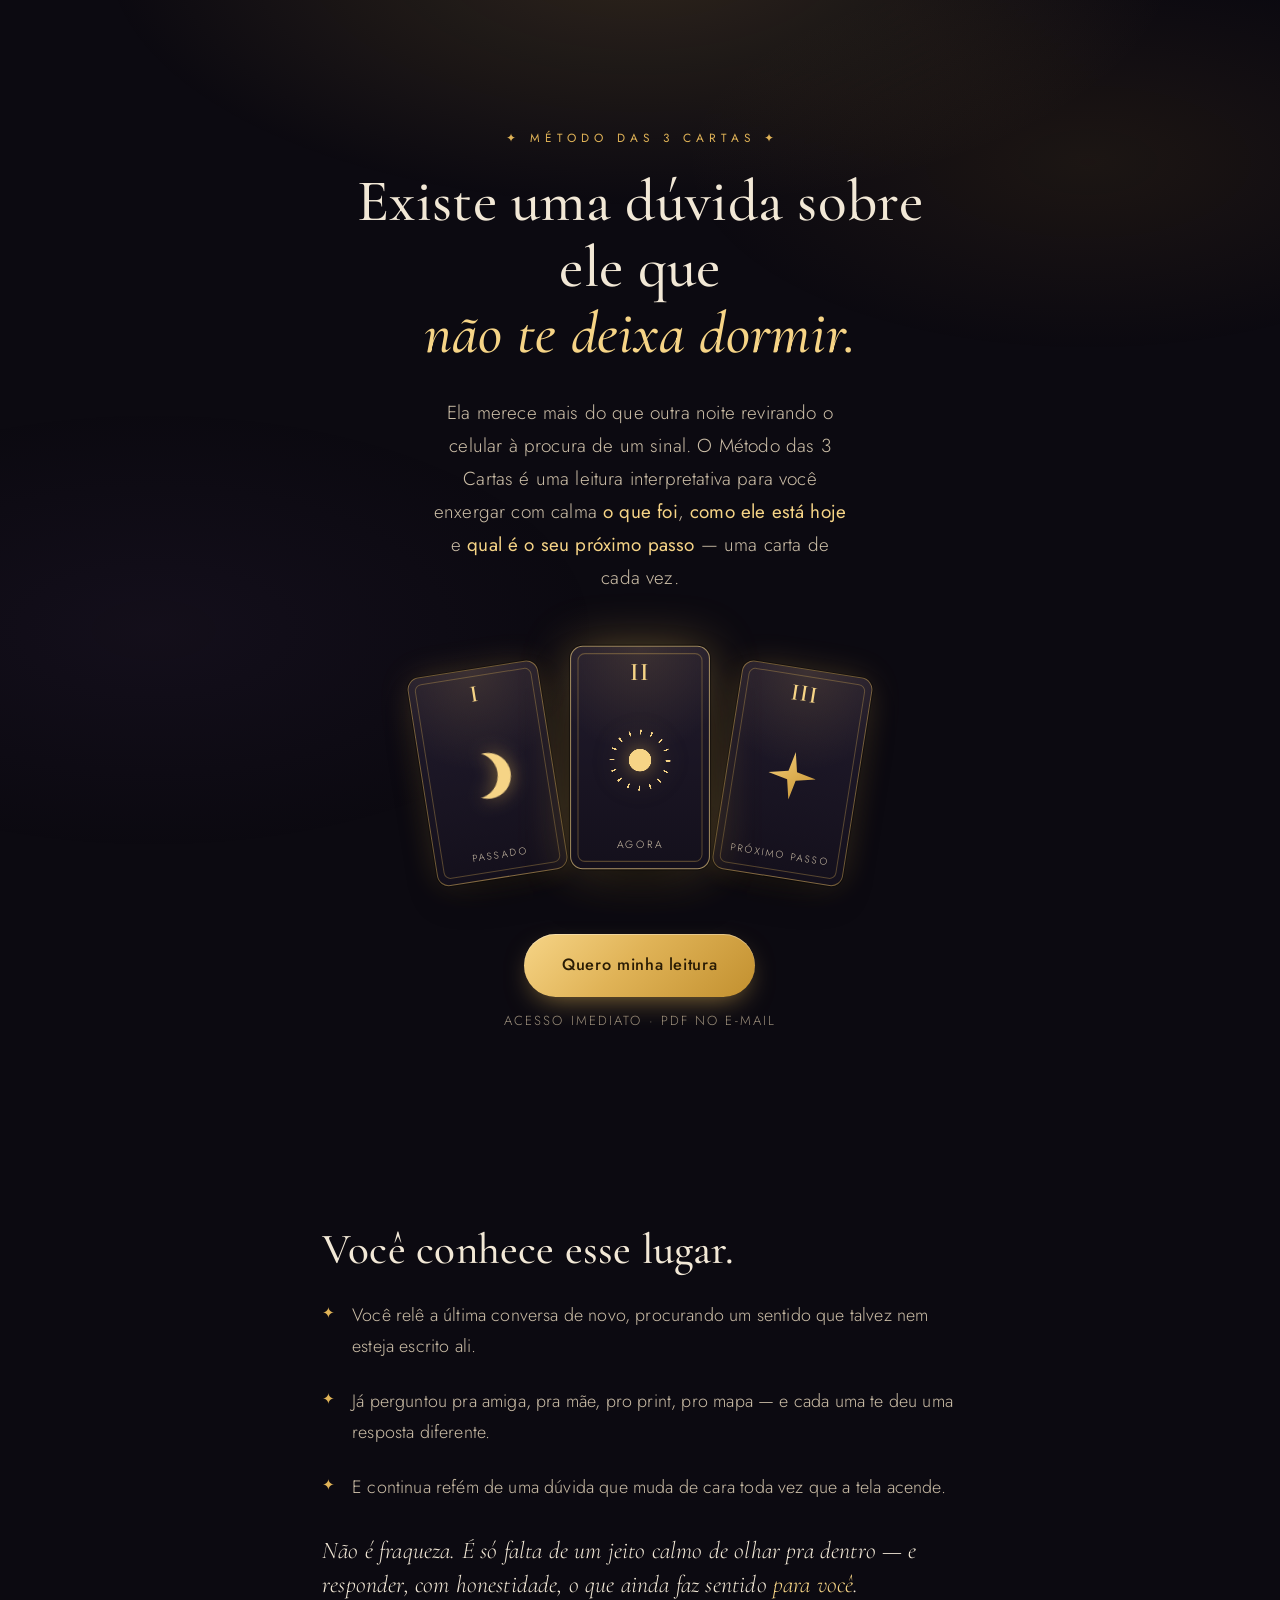
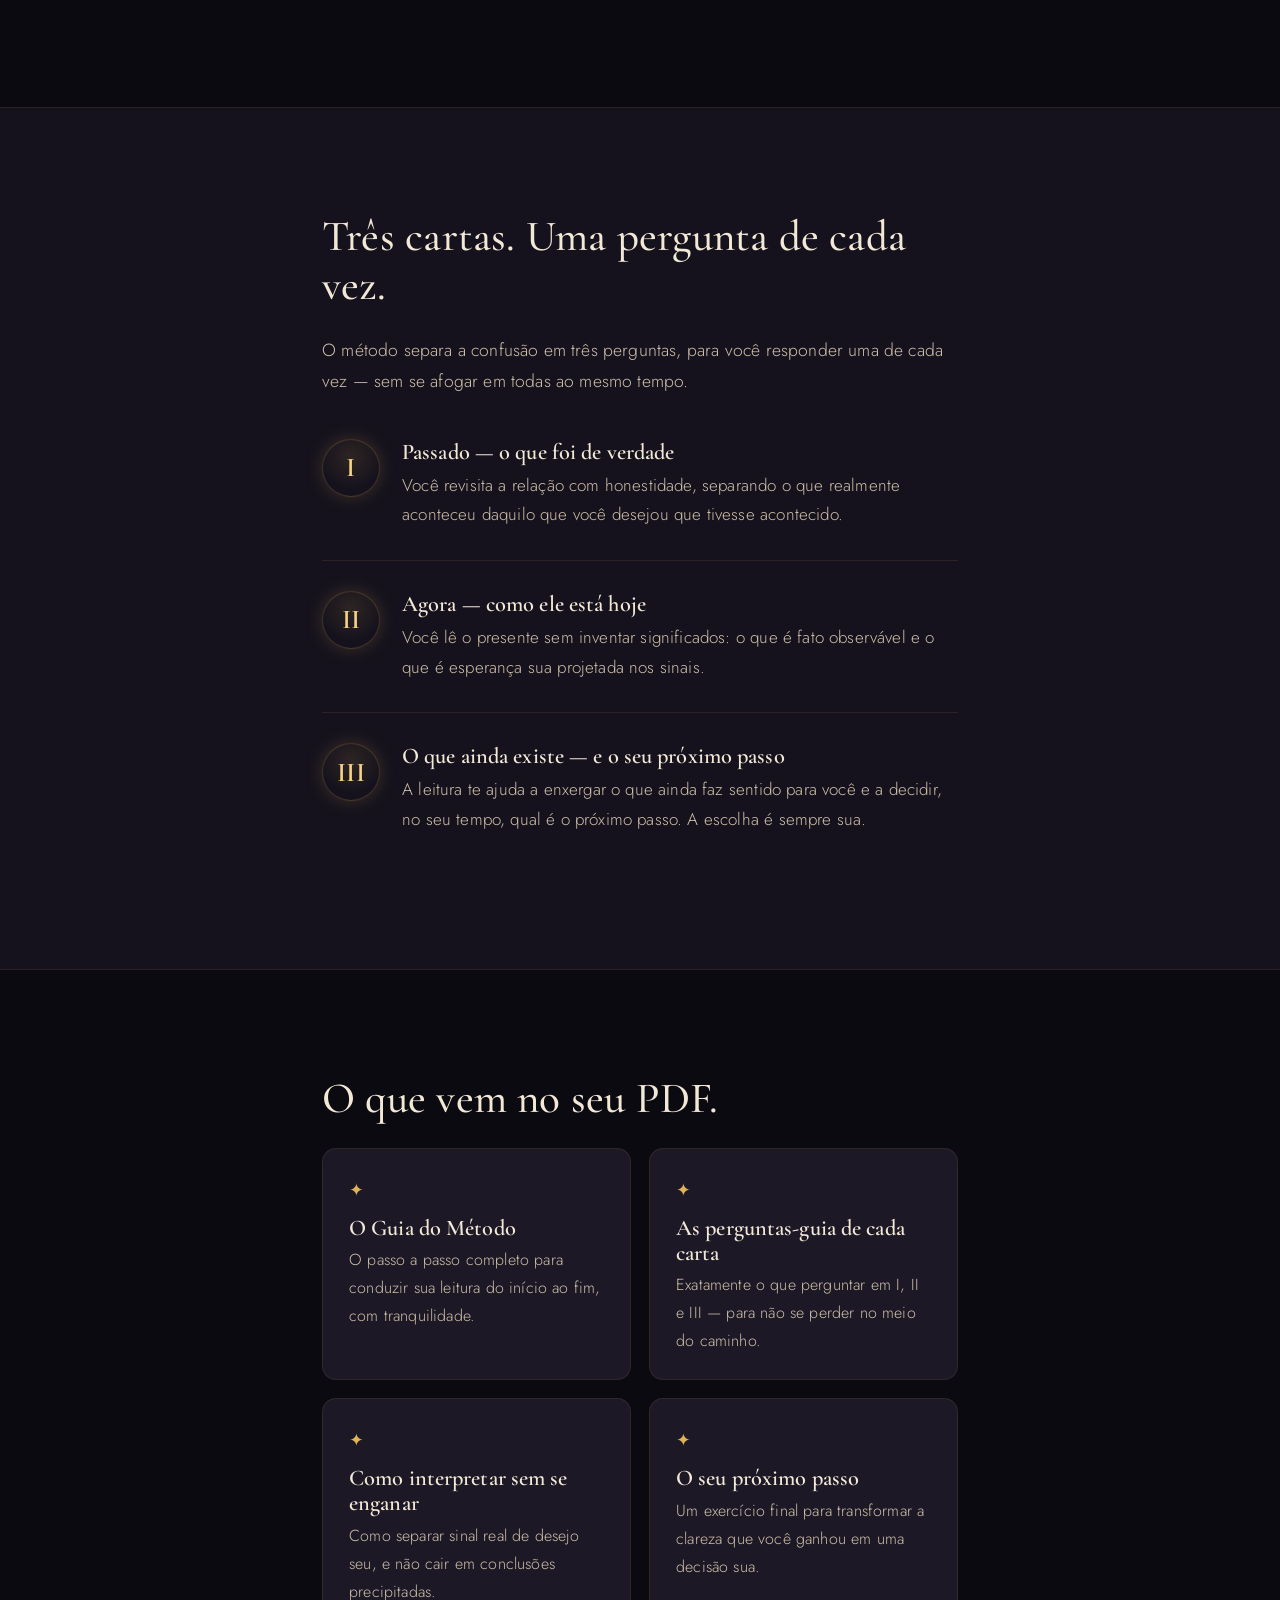
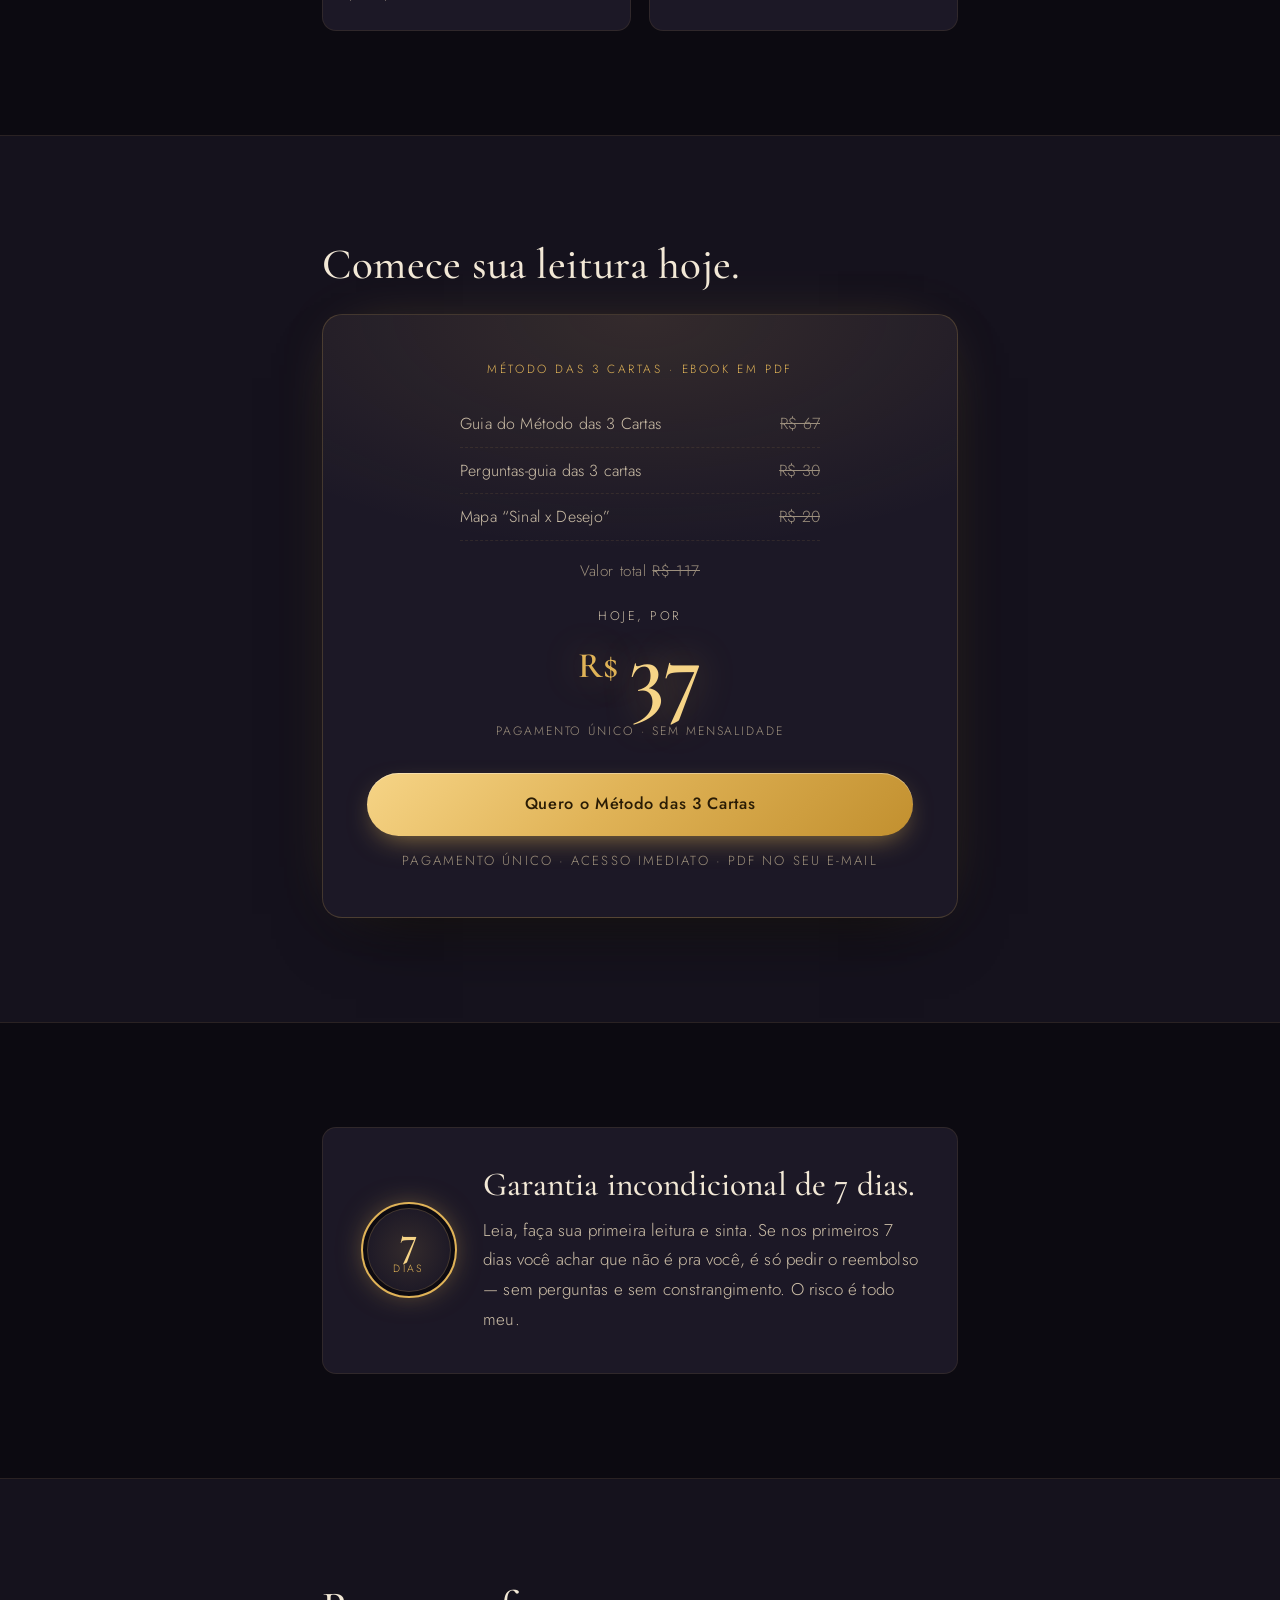
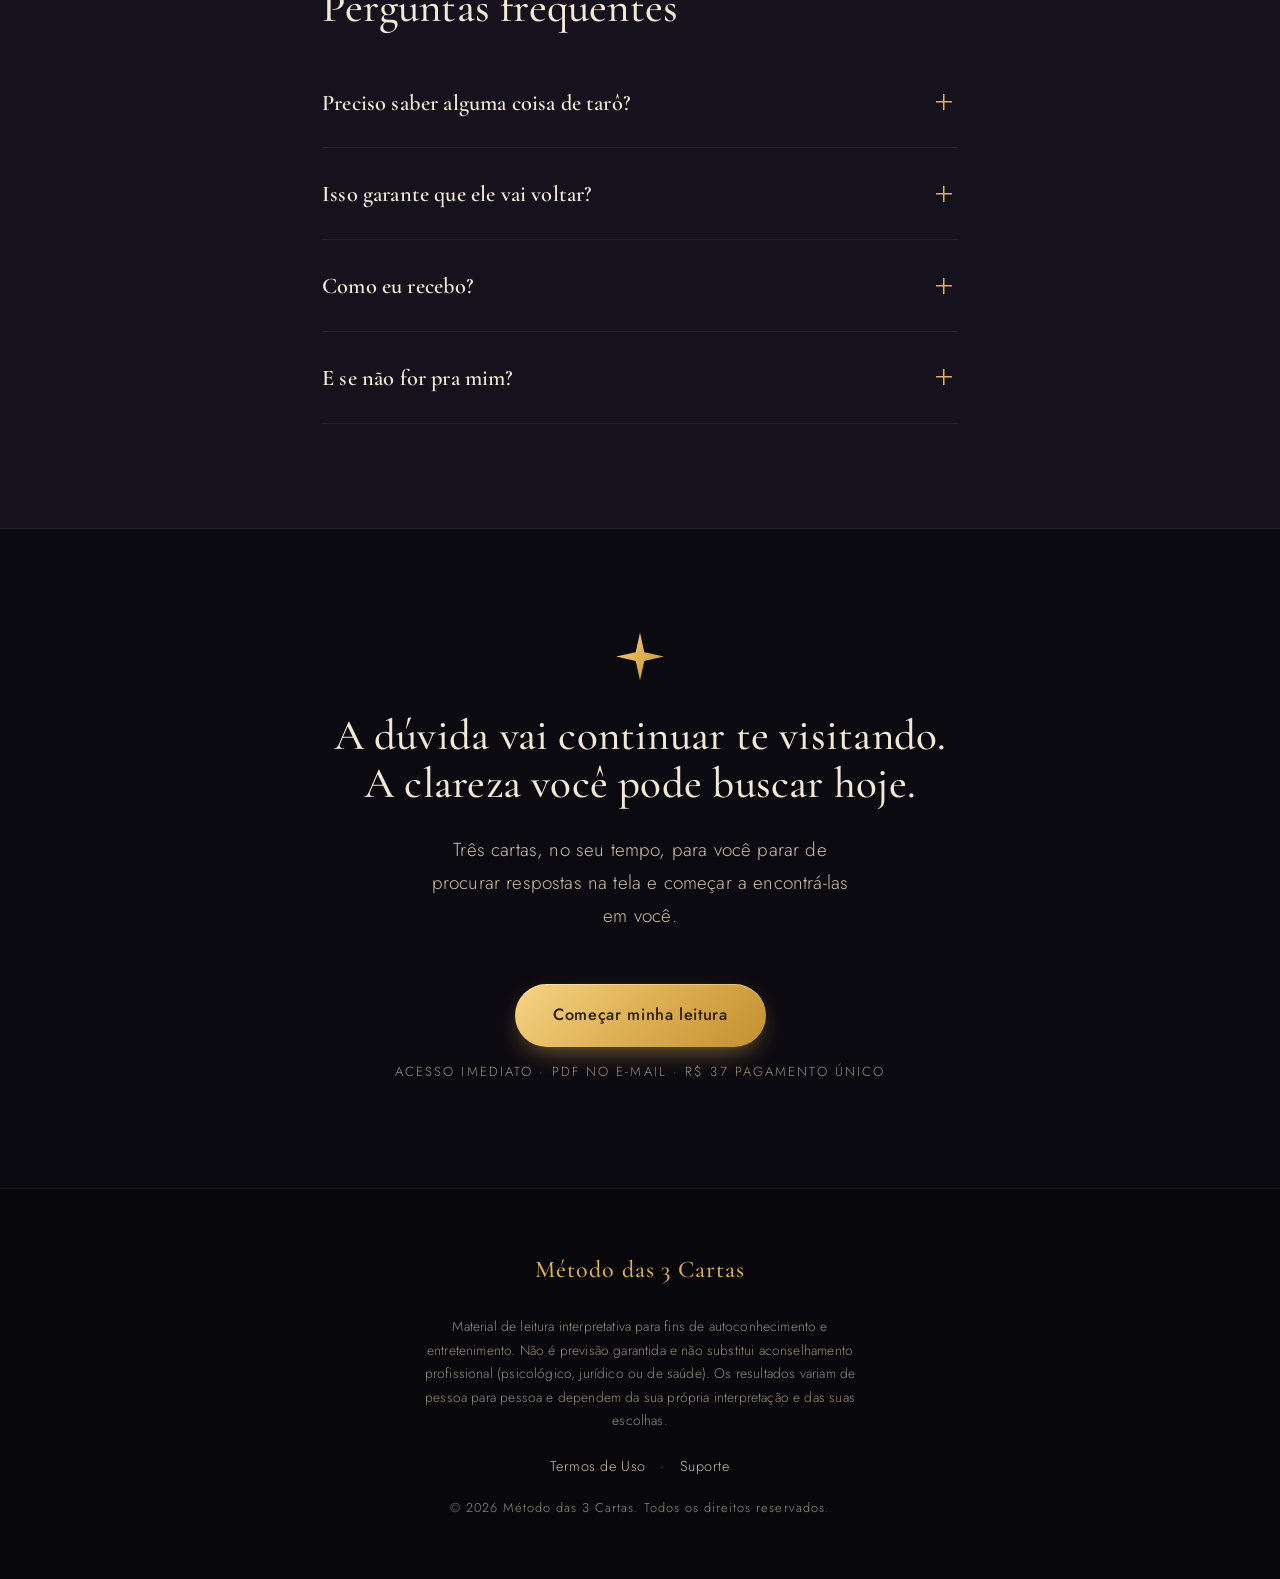
==== entrega-metodo-3-cartas/index.html @ e31a2283 "Adiciona pasta de entrega com cópia do projeto e descrição do processo Duplica o site completo em en" ====
<!DOCTYPE html>
<html lang="pt-BR">
<head>
  <meta charset="UTF-8" />
  <meta name="viewport" content="width=device-width, initial-scale=1.0" />
  <title>Método das 3 Cartas — clareza sobre o seu ex, em três cartas</title>
  <meta name="description" content="Uma leitura interpretativa em 3 cartas para você ganhar clareza sobre um ex: o que foi, como ele está e qual é o seu próximo passo. Autoconhecimento, não promessa de resultado." />
  <meta name="theme-color" content="#0c0a11" />

  <!-- favicon: estrela dourada (SVG inline, sem arquivo externo) -->
  <link rel="icon" href="data:image/svg+xml,%3Csvg xmlns='http://www.w3.org/2000/svg' viewBox='0 0 32 32'%3E%3Cpolygon points='16,1 19,13 31,16 19,19 16,31 13,19 1,16 13,13' fill='%23e0b357'/%3E%3C/svg%3E" />

  <!-- Open Graph -->
  <meta property="og:type" content="website" />
  <meta property="og:title" content="Método das 3 Cartas" />
  <meta property="og:description" content="Três cartas para você enxergar com calma o que foi, como ele está e qual é o seu próximo passo." />
  <meta property="og:locale" content="pt_BR" />

  <!-- Google Fonts: Cormorant Garamond (títulos) + Jost (corpo) -->
  <link rel="preconnect" href="https://fonts.googleapis.com" />
  <link rel="preconnect" href="https://fonts.gstatic.com" crossorigin />
  <link href="https://fonts.googleapis.com/css2?family=Cormorant+Garamond:ital,wght@0,400;0,500;0,600;1,400;1,500&family=Jost:wght@300;400;500&display=swap" rel="stylesheet" />

  <link rel="stylesheet" href="css/styles.css" />
</head>
<body>
  <!-- brilho de fundo decorativo -->
  <div class="aura" aria-hidden="true"></div>

  <main>
    <!-- 1. HERO -->
    <header class="hero" id="topo">
      <div class="wrap">
        <p class="kicker reveal">✦ Método das 3 Cartas ✦</p>

        <h1 class="reveal">
          Existe uma dúvida sobre ele que<br />
          <em>não te deixa dormir.</em>
        </h1>

        <p class="subhead reveal">
          Ela merece mais do que outra noite revirando o celular à procura de um sinal.
          O Método das 3 Cartas é uma leitura interpretativa para você enxergar com calma
          <strong>o que foi</strong>, <strong>como ele está hoje</strong> e
          <strong>qual é o seu próximo passo</strong> — uma carta de cada vez.
        </p>

        <!-- as 3 cartas (estilizadas em CSS puro) -->
        <div class="cards-fan reveal" aria-hidden="true">
          <article class="tarot tarot--left">
            <span class="tarot__num">I</span>
            <span class="glyph glyph--moon"></span>
            <span class="tarot__label">Passado</span>
          </article>
          <article class="tarot tarot--center">
            <span class="tarot__num">II</span>
            <span class="glyph glyph--sun"></span>
            <span class="tarot__label">Agora</span>
          </article>
          <article class="tarot tarot--right">
            <span class="tarot__num">III</span>
            <span class="glyph glyph--star"></span>
            <span class="tarot__label">Próximo passo</span>
          </article>
        </div>

        <div class="cta-block reveal">
          <a class="btn btn--primary" href="#oferta">Quero minha leitura</a>
          <p class="cta-note">acesso imediato · PDF no e-mail</p>
        </div>
      </div>
    </header>

    <!-- 2. DOR (sem exploração) -->
    <section class="section" id="voce-se-reconhece" aria-labelledby="dor-titulo">
      <div class="wrap">
        <h2 class="reveal" id="dor-titulo">Você conhece esse lugar.</h2>
        <ul class="pain-list">
          <li class="reveal">
            Você relê a última conversa de novo, procurando um sentido que talvez nem esteja escrito ali.
          </li>
          <li class="reveal">
            Já perguntou pra amiga, pra mãe, pro print, pro mapa — e cada uma te deu uma resposta diferente.
          </li>
          <li class="reveal">
            E continua refém de uma dúvida que muda de cara toda vez que a tela acende.
          </li>
        </ul>
        <p class="pain-close reveal">
          Não é fraqueza. É só falta de um jeito calmo de olhar pra dentro — e responder, com honestidade, o que ainda faz sentido <em>para você</em>.
        </p>
      </div>
    </section>

    <!-- 3. COMO FUNCIONA -->
    <section class="section section--alt" id="como-funciona" aria-labelledby="como-titulo">
      <div class="wrap">
        <h2 class="reveal" id="como-titulo">Três cartas. Uma pergunta de cada vez.</h2>
        <p class="section-intro reveal">
          O método separa a confusão em três perguntas, para você responder uma de cada vez —
          sem se afogar em todas ao mesmo tempo.
        </p>

        <ol class="steps">
          <li class="step reveal">
            <span class="step__num" aria-hidden="true">I</span>
            <div class="step__body">
              <h3>Passado — o que foi de verdade</h3>
              <p>
                Você revisita a relação com honestidade, separando o que realmente aconteceu
                daquilo que você desejou que tivesse acontecido.
              </p>
            </div>
          </li>
          <li class="step reveal">
            <span class="step__num" aria-hidden="true">II</span>
            <div class="step__body">
              <h3>Agora — como ele está hoje</h3>
              <p>
                Você lê o presente sem inventar significados: o que é fato observável
                e o que é esperança sua projetada nos sinais.
              </p>
            </div>
          </li>
          <li class="step reveal">
            <span class="step__num" aria-hidden="true">III</span>
            <div class="step__body">
              <h3>O que ainda existe — e o seu próximo passo</h3>
              <p>
                A leitura te ajuda a enxergar o que ainda faz sentido para você e a decidir,
                no seu tempo, qual é o próximo passo. A escolha é sempre sua.
              </p>
            </div>
          </li>
        </ol>
      </div>
    </section>

    <!-- 4. O QUE VOCÊ RECEBE -->
    <section class="section" id="o-que-recebe" aria-labelledby="recebe-titulo">
      <div class="wrap">
        <h2 class="reveal" id="recebe-titulo">O que vem no seu PDF.</h2>
        <div class="gifts">
          <div class="gift reveal">
            <span class="gift__mark" aria-hidden="true">✦</span>
            <h3>O Guia do Método</h3>
            <p>O passo a passo completo para conduzir sua leitura do início ao fim, com tranquilidade.</p>
          </div>
          <div class="gift reveal">
            <span class="gift__mark" aria-hidden="true">✦</span>
            <h3>As perguntas-guia de cada carta</h3>
            <p>Exatamente o que perguntar em I, II e III — para não se perder no meio do caminho.</p>
          </div>
          <div class="gift reveal">
            <span class="gift__mark" aria-hidden="true">✦</span>
            <h3>Como interpretar sem se enganar</h3>
            <p>Como separar sinal real de desejo seu, e não cair em conclusões precipitadas.</p>
          </div>
          <div class="gift reveal">
            <span class="gift__mark" aria-hidden="true">✦</span>
            <h3>O seu próximo passo</h3>
            <p>Um exercício final para transformar a clareza que você ganhou em uma decisão sua.</p>
          </div>
        </div>
      </div>
    </section>

    <!-- 5. OFERTA -->
    <section class="section section--alt" id="oferta" aria-labelledby="oferta-titulo">
      <div class="wrap">
        <h2 class="reveal" id="oferta-titulo">Comece sua leitura hoje.</h2>

        <div class="offer reveal">
          <p class="offer__eyebrow">Método das 3 Cartas · ebook em PDF</p>

          <ul class="value-stack">
            <li><span>Guia do Método das 3 Cartas</span> <s>R$ 67</s></li>
            <li><span>Perguntas-guia das 3 cartas</span> <s>R$ 30</s></li>
            <li><span>Mapa “Sinal x Desejo”</span> <s>R$ 20</s></li>
          </ul>

          <p class="offer__from">Valor total <s>R$ 117</s></p>

          <div class="offer__price">
            <span class="offer__price-label">Hoje, por</span>
            <span class="offer__price-value"><span class="offer__cur">R$</span>37</span>
            <span class="offer__price-sub">pagamento único · sem mensalidade</span>
          </div>

          <a class="btn btn--primary btn--block" href="COLE_AQUI_O_LINK_DO_CHECKOUT_KIRVANO">
            Quero o Método das 3 Cartas
          </a>
          <p class="cta-note">Pagamento único · acesso imediato · PDF no seu e-mail</p>
        </div>
      </div>
    </section>

    <!-- 6. GARANTIA -->
    <section class="section" id="garantia" aria-labelledby="garantia-titulo">
      <div class="wrap">
        <div class="guarantee reveal">
          <span class="guarantee__seal" aria-hidden="true">
            <span class="guarantee__seal-num">7</span>
            <span class="guarantee__seal-txt">dias</span>
          </span>
          <div>
            <h2 id="garantia-titulo">Garantia incondicional de 7 dias.</h2>
            <p>
              Leia, faça sua primeira leitura e sinta. Se nos primeiros 7 dias você achar que não é
              pra você, é só pedir o reembolso — sem perguntas e sem constrangimento.
              O risco é todo meu.
            </p>
          </div>
        </div>
      </div>
    </section>

    <!-- 7. FAQ -->
    <section class="section section--alt" id="faq" aria-labelledby="faq-titulo">
      <div class="wrap">
        <h2 class="reveal" id="faq-titulo">Perguntas frequentes</h2>

        <div class="faq">
          <details class="faq-item reveal">
            <summary>Preciso saber alguma coisa de tarô?</summary>
            <div class="faq-answer">
              <p>
                Não. O método é um guia de leitura interpretativa, escrito passo a passo.
                Você não precisa de experiência, de baralho especial nem de “dom” nenhum —
                só seguir as perguntas de cada carta.
              </p>
            </div>
          </details>

          <details class="faq-item reveal">
            <summary>Isso garante que ele vai voltar?</summary>
            <div class="faq-answer">
              <p>
                <strong>Não.</strong> E qualquer pessoa que te promete isso está te enganando.
                Ninguém controla a decisão de outra pessoa. O que este material te entrega é
                <em>clareza</em> sobre o que aconteceu, sobre o presente e sobre o que você quer
                a partir daqui — a escolha do próximo passo é sempre sua.
              </p>
            </div>
          </details>

          <details class="faq-item reveal">
            <summary>Como eu recebo?</summary>
            <div class="faq-answer">
              <p>
                Assim que o pagamento é confirmado, o PDF chega automaticamente no e-mail que
                você cadastrar no checkout. O acesso é imediato e o material fica seu.
              </p>
            </div>
          </details>

          <details class="faq-item reveal">
            <summary>E se não for pra mim?</summary>
            <div class="faq-answer">
              <p>
                Você tem 7 dias de garantia incondicional. Se sentir que não é o seu momento ou
                não é o que você esperava, devolvemos o valor integral — sem burocracia.
              </p>
            </div>
          </details>
        </div>
      </div>
    </section>

    <!-- 8. CTA FINAL -->
    <section class="section final-cta" id="comecar" aria-labelledby="final-titulo">
      <div class="wrap">
        <span class="glyph glyph--star final-cta__star" aria-hidden="true"></span>
        <h2 class="reveal" id="final-titulo">
          A dúvida vai continuar te visitando.<br />A clareza você pode buscar hoje.
        </h2>
        <p class="subhead reveal">
          Três cartas, no seu tempo, para você parar de procurar respostas na tela
          e começar a encontrá-las em você.
        </p>
        <div class="cta-block reveal">
          <a class="btn btn--primary" href="#oferta">Começar minha leitura</a>
          <p class="cta-note">acesso imediato · PDF no e-mail · R$ 37 pagamento único</p>
        </div>
      </div>
    </section>
  </main>

  <!-- 9. RODAPÉ -->
  <footer class="footer">
    <div class="wrap">
      <p class="footer__brand">Método das 3 Cartas</p>
      <p class="disclaimer">
        Material de leitura interpretativa para fins de autoconhecimento e entretenimento.
        Não é previsão garantida e não substitui aconselhamento profissional (psicológico,
        jurídico ou de saúde). Os resultados variam de pessoa para pessoa e dependem da sua
        própria interpretação e das suas escolhas.
      </p>
      <nav class="footer__links" aria-label="Links do rodapé">
        <a href="#">Termos de Uso</a>
        <span aria-hidden="true">·</span>
        <a href="#">Suporte</a>
      </nav>
      <p class="footer__copy">© 2026 Método das 3 Cartas. Todos os direitos reservados.</p>
    </div>
  </footer>

  <script src="js/main.js" defer></script>
</body>
</html>
---- entrega-metodo-3-cartas/css/styles.css ----
/* =========================================================
   Método das 3 Cartas — estilos
   Paleta mística: fundo quase preto, acento âmbar/dourado,
   texto creme. Tipografia: Cormorant Garamond + Jost.
   ========================================================= */

:root {
  /* cores */
  --bg:            #0c0a11;   /* fundo quase preto, leve violeta */
  --bg-elev:       #15121d;   /* superfícies elevadas */
  --bg-soft:       #1c1826;   /* caixas / cartas */
  --ink:           #f2e8d6;   /* texto creme */
  --ink-soft:      #cdbfa8;   /* texto secundário */
  --ink-mute:      #9c8f7d;   /* texto apagado */
  --gold:          #e0b357;   /* âmbar/dourado quente */
  --gold-bright:   #f6d486;
  --gold-deep:     #b07d2b;
  --line:          rgba(224, 179, 87, 0.20);
  --line-soft:     rgba(224, 179, 87, 0.10);

  /* layout */
  --reading:       680px;
  --radius:        14px;
  --radius-sm:     10px;

  /* gradientes reutilizáveis */
  --grad-gold:     linear-gradient(135deg, #f6d486 0%, #e0b357 45%, #c2902f 100%);
  --grad-gold-hover: linear-gradient(135deg, #ffe3a0 0%, #ecc169 45%, #cf9c38 100%);
}

/* ----------------------- reset enxuto ----------------------- */
*,
*::before,
*::after { box-sizing: border-box; }

html { -webkit-text-size-adjust: 100%; scroll-behavior: smooth; }

body {
  margin: 0;
  background: var(--bg);
  color: var(--ink);
  font-family: "Jost", system-ui, -apple-system, "Segoe UI", sans-serif;
  font-weight: 300;
  font-size: 1.0625rem;
  line-height: 1.75;
  letter-spacing: 0.01em;
  -webkit-font-smoothing: antialiased;
  text-rendering: optimizeLegibility;
  overflow-x: hidden;
}

img { max-width: 100%; display: block; }

a { color: var(--gold-bright); text-decoration: none; }
a:hover { text-decoration: underline; }

::selection { background: rgba(224, 179, 87, 0.28); color: #fff; }

/* ----------------------- tipografia ----------------------- */
h1, h2, h3 {
  font-family: "Cormorant Garamond", Georgia, serif;
  font-weight: 500;
  line-height: 1.12;
  letter-spacing: 0.005em;
  color: var(--ink);
  margin: 0 0 0.6em;
}

h1 {
  font-size: clamp(2.4rem, 7vw, 3.7rem);
  font-weight: 500;
}
h1 em {
  font-style: italic;
  color: var(--gold-bright);
}

h2 {
  font-size: clamp(1.9rem, 5vw, 2.7rem);
}

h3 {
  font-size: 1.4rem;
  font-weight: 600;
}

p { margin: 0 0 1.1em; }
strong { color: var(--ink); font-weight: 500; }
em { color: var(--gold-bright); font-style: italic; }

/* ----------------------- layout base ----------------------- */
.wrap {
  width: 100%;
  max-width: var(--reading);
  margin-inline: auto;
  padding-inline: 22px;
}

.section {
  padding-block: clamp(56px, 11vw, 104px);
  position: relative;
}
.section--alt {
  background: var(--bg-elev);
  border-top: 1px solid var(--line-soft);
  border-bottom: 1px solid var(--line-soft);
}

.section-intro {
  color: var(--ink-soft);
  font-size: 1.1rem;
  margin-bottom: 2.4em;
}

/* brilho de fundo decorativo (âmbar) */
.aura {
  position: fixed;
  inset: 0;
  z-index: -1;
  pointer-events: none;
  background:
    radial-gradient(60% 40% at 50% -5%, rgba(224, 179, 87, 0.16), transparent 70%),
    radial-gradient(45% 30% at 85% 18%, rgba(176, 125, 43, 0.10), transparent 70%),
    radial-gradient(50% 35% at 12% 70%, rgba(120, 80, 160, 0.07), transparent 70%);
}

/* ----------------------- HERO ----------------------- */
.hero {
  padding-block: clamp(64px, 14vw, 128px) clamp(48px, 10vw, 88px);
  text-align: center;
  position: relative;
}

.kicker {
  font-family: "Jost", sans-serif;
  text-transform: uppercase;
  letter-spacing: 0.42em;
  font-size: 0.74rem;
  font-weight: 400;
  color: var(--gold);
  margin-bottom: 1.6em;
  padding-left: 0.42em; /* compensa o tracking final */
}

.hero h1 { margin-bottom: 0.5em; }

.subhead {
  color: var(--ink-soft);
  font-size: 1.18rem;
  font-weight: 300;
  max-width: 38ch;
  margin-inline: auto;
  margin-bottom: 0;
}
.subhead strong { color: var(--gold-bright); font-weight: 400; }

/* ----------------------- as 3 cartas (CSS puro) ----------------------- */
.cards-fan {
  display: flex;
  justify-content: center;
  align-items: flex-end;
  gap: clamp(10px, 3vw, 22px);
  margin-block: clamp(40px, 8vw, 64px);
  perspective: 1200px;
}

.tarot {
  position: relative;
  width: clamp(92px, 27vw, 132px);
  aspect-ratio: 5 / 8;
  border-radius: 12px;
  background:
    radial-gradient(120% 80% at 50% 0%, rgba(224, 179, 87, 0.14), transparent 60%),
    linear-gradient(180deg, #211b2c 0%, #14101c 100%);
  border: 1px solid rgba(224, 179, 87, 0.45);
  box-shadow:
    0 0 0 1px rgba(0, 0, 0, 0.4),
    0 18px 40px -18px rgba(0, 0, 0, 0.8),
    0 0 34px -6px rgba(224, 179, 87, 0.30);
  display: flex;
  flex-direction: column;
  align-items: center;
  justify-content: space-between;
  padding: 12px 6px 14px;
  transition: transform 0.5s ease, box-shadow 0.5s ease;
}

/* moldura ornamental interna */
.tarot::before {
  content: "";
  position: absolute;
  inset: 6px;
  border: 1px solid rgba(224, 179, 87, 0.32);
  border-radius: 7px;
  pointer-events: none;
}

/* leve abertura em leque */
.tarot--left  { transform: rotate(-9deg) translateY(10px); }
.tarot--right { transform: rotate(9deg)  translateY(10px); }
.tarot--center {
  transform: translateY(-6px) scale(1.06);
  z-index: 2;
  border-color: rgba(246, 212, 134, 0.6);
  box-shadow:
    0 0 0 1px rgba(0, 0, 0, 0.4),
    0 22px 50px -18px rgba(0, 0, 0, 0.85),
    0 0 48px -4px rgba(224, 179, 87, 0.45);
}

.cards-fan:hover .tarot--left  { transform: rotate(-12deg) translateY(4px); }
.cards-fan:hover .tarot--right { transform: rotate(12deg)  translateY(4px); }
.cards-fan:hover .tarot--center { transform: translateY(-12px) scale(1.08); }

.tarot__num {
  font-family: "Cormorant Garamond", serif;
  font-size: 1.5rem;
  font-weight: 600;
  color: var(--gold-bright);
  letter-spacing: 0.05em;
  line-height: 1;
}

.tarot__label {
  font-family: "Jost", sans-serif;
  font-size: 0.62rem;
  text-transform: uppercase;
  letter-spacing: 0.22em;
  color: var(--ink-soft);
  text-align: center;
  padding-inline: 2px;
}

/* ---- glifos celestes desenhados em CSS puro ---- */
.glyph {
  position: relative;
  display: inline-block;
  filter: drop-shadow(0 0 9px rgba(224, 179, 87, 0.55));
}

/* lua crescente */
.glyph--moon {
  width: 46px;
  height: 46px;
  border-radius: 50%;
  background: transparent;
  box-shadow: inset -13px -2px 0 0 var(--gold-bright);
}

/* sol radiante (disco + raios via máscara) */
.glyph--sun {
  width: 32px;
  height: 32px;
  border-radius: 50%;
  background: radial-gradient(circle, var(--gold-bright) 0 46%, transparent 48%);
}
.glyph--sun::before {
  content: "";
  position: absolute;
  inset: -13px;
  border-radius: 50%;
  background: repeating-conic-gradient(var(--gold-bright) 0 3deg, transparent 3deg 22.5deg);
  -webkit-mask: radial-gradient(circle, transparent 0 58%, #000 60%);
          mask: radial-gradient(circle, transparent 0 58%, #000 60%);
}

/* estrela de quatro pontas (faísca) */
.glyph--star {
  width: 48px;
  height: 48px;
  background: var(--grad-gold);
  clip-path: polygon(
    50% 0%, 59% 41%, 100% 50%, 59% 59%,
    50% 100%, 41% 59%, 0% 50%, 41% 41%
  );
}

/* ----------------------- botões CTA ----------------------- */
.cta-block { margin-top: clamp(34px, 7vw, 52px); }

.btn {
  --pad-y: 17px;
  display: inline-block;
  font-family: "Jost", sans-serif;
  font-weight: 500;
  font-size: 1.02rem;
  letter-spacing: 0.04em;
  text-align: center;
  padding: var(--pad-y) 38px;
  border-radius: 999px;
  cursor: pointer;
  border: none;
  transition: transform 0.25s ease, box-shadow 0.25s ease, background 0.25s ease;
  text-decoration: none;
  will-change: transform;
}
.btn:hover { text-decoration: none; }

.btn--primary {
  background: var(--grad-gold);
  color: #2a1c05;
  box-shadow:
    0 10px 28px -10px rgba(224, 179, 87, 0.65),
    inset 0 1px 0 rgba(255, 255, 255, 0.35);
}
.btn--primary:hover {
  background: var(--grad-gold-hover);
  transform: translateY(-2px);
  box-shadow:
    0 16px 36px -10px rgba(224, 179, 87, 0.8),
    inset 0 1px 0 rgba(255, 255, 255, 0.45);
}
.btn--primary:active { transform: translateY(0); }

.btn--block {
  display: block;
  width: 100%;
}

.cta-note {
  margin-top: 1.1em;
  margin-bottom: 0;
  font-size: 0.82rem;
  letter-spacing: 0.16em;
  text-transform: uppercase;
  color: var(--ink-mute);
}

/* ----------------------- DOR ----------------------- */
.pain-list {
  list-style: none;
  padding: 0;
  margin: 0 0 1.8em;
}
.pain-list li {
  position: relative;
  padding-left: 30px;
  margin-bottom: 1.3em;
  color: var(--ink-soft);
  font-size: 1.12rem;
}
.pain-list li::before {
  content: "✦";
  position: absolute;
  left: 0;
  top: 0.05em;
  color: var(--gold);
  font-size: 0.85em;
}
.pain-close {
  font-family: "Cormorant Garamond", serif;
  font-size: 1.5rem;
  font-style: italic;
  line-height: 1.45;
  color: var(--ink);
  margin: 0;
}

/* ----------------------- COMO FUNCIONA (passos) ----------------------- */
.steps {
  list-style: none;
  counter-reset: none;
  padding: 0;
  margin: 0;
}
.step {
  display: flex;
  gap: 22px;
  align-items: flex-start;
  padding-block: clamp(22px, 5vw, 30px);
  border-top: 1px solid var(--line-soft);
}
.step:first-child { border-top: none; padding-top: 0; }

.step__num {
  flex: 0 0 auto;
  width: 58px;
  height: 58px;
  display: grid;
  place-items: center;
  border-radius: 50%;
  border: 1px solid var(--line);
  background: radial-gradient(circle at 50% 30%, rgba(224, 179, 87, 0.12), transparent 70%);
  font-family: "Cormorant Garamond", serif;
  font-size: 1.7rem;
  font-weight: 600;
  color: var(--gold-bright);
  box-shadow: 0 0 22px -6px rgba(224, 179, 87, 0.4);
}
.step__body h3 { margin-bottom: 0.3em; }
.step__body p { color: var(--ink-soft); margin: 0; }

/* ----------------------- O QUE VOCÊ RECEBE ----------------------- */
.gifts {
  display: grid;
  grid-template-columns: 1fr;
  gap: 18px;
}
.gift {
  background: var(--bg-soft);
  border: 1px solid var(--line-soft);
  border-radius: var(--radius);
  padding: 26px 26px 24px;
  transition: border-color 0.3s ease, transform 0.3s ease;
}
.gift:hover {
  border-color: var(--line);
  transform: translateY(-2px);
}
.gift__mark {
  display: inline-block;
  color: var(--gold);
  font-size: 1.1rem;
  margin-bottom: 0.5em;
}
.gift h3 { margin-bottom: 0.3em; }
.gift p { color: var(--ink-soft); margin: 0; font-size: 1rem; }

/* ----------------------- OFERTA ----------------------- */
.offer {
  background:
    radial-gradient(120% 60% at 50% 0%, rgba(224, 179, 87, 0.12), transparent 65%),
    var(--bg-soft);
  border: 1px solid var(--line);
  border-radius: 20px;
  padding: clamp(28px, 6vw, 44px);
  text-align: center;
  box-shadow: 0 30px 70px -34px rgba(0, 0, 0, 0.9), 0 0 60px -30px rgba(224, 179, 87, 0.4);
}
.offer__eyebrow {
  text-transform: uppercase;
  letter-spacing: 0.22em;
  font-size: 0.74rem;
  color: var(--gold);
  margin-bottom: 1.8em;
}

.value-stack {
  list-style: none;
  padding: 0;
  margin: 0 0 1em;
  text-align: left;
  max-width: 360px;
  margin-inline: auto;
}
.value-stack li {
  display: flex;
  justify-content: space-between;
  gap: 14px;
  padding-block: 0.55em;
  border-bottom: 1px dashed var(--line-soft);
  color: var(--ink-soft);
  font-size: 1rem;
}
.value-stack s { color: var(--ink-mute); white-space: nowrap; }

.offer__from {
  color: var(--ink-mute);
  font-size: 0.95rem;
  letter-spacing: 0.04em;
  margin: 0.4em 0 1.4em;
}
.offer__from s { color: var(--ink-mute); }

.offer__price {
  display: flex;
  flex-direction: column;
  align-items: center;
  margin-bottom: 1.8em;
}
.offer__price-label {
  text-transform: uppercase;
  letter-spacing: 0.2em;
  font-size: 0.78rem;
  color: var(--ink-soft);
  margin-bottom: 0.1em;
}
.offer__price-value {
  font-family: "Cormorant Garamond", serif;
  font-weight: 600;
  font-size: clamp(4rem, 16vw, 5.6rem);
  line-height: 0.95;
  color: var(--gold-bright);
  display: inline-flex;
  align-items: flex-start;
  gap: 0.12em;
  text-shadow: 0 0 38px rgba(224, 179, 87, 0.4);
}
.offer__cur {
  font-size: 0.4em;
  margin-top: 0.55em;
  color: var(--gold);
}
.offer__price-sub {
  text-transform: uppercase;
  letter-spacing: 0.16em;
  font-size: 0.76rem;
  color: var(--ink-mute);
  margin-top: 0.6em;
}

/* ----------------------- GARANTIA ----------------------- */
.guarantee {
  display: flex;
  gap: 26px;
  align-items: center;
  background: var(--bg-soft);
  border: 1px solid var(--line-soft);
  border-radius: var(--radius);
  padding: clamp(26px, 5vw, 38px);
}
.guarantee h2 { font-size: clamp(1.6rem, 4.5vw, 2.1rem); margin-bottom: 0.35em; }
.guarantee p { color: var(--ink-soft); margin: 0; }

.guarantee__seal {
  flex: 0 0 auto;
  width: 96px;
  height: 96px;
  border-radius: 50%;
  display: grid;
  place-content: center;
  text-align: center;
  border: 2px solid var(--gold);
  box-shadow:
    inset 0 0 0 4px rgba(12, 10, 17, 1),
    inset 0 0 0 5px var(--line),
    0 0 30px -8px rgba(224, 179, 87, 0.6);
  background: radial-gradient(circle, rgba(224, 179, 87, 0.12), transparent 70%);
}
.guarantee__seal-num {
  font-family: "Cormorant Garamond", serif;
  font-size: 2.6rem;
  font-weight: 600;
  line-height: 0.9;
  color: var(--gold-bright);
}
.guarantee__seal-txt {
  display: block;
  text-transform: uppercase;
  letter-spacing: 0.22em;
  font-size: 0.66rem;
  color: var(--gold);
}

/* ----------------------- FAQ ----------------------- */
.faq { margin-top: 0.5em; }

.faq-item {
  border-bottom: 1px solid var(--line-soft);
}
.faq-item summary {
  list-style: none;
  cursor: pointer;
  padding: 1.15em 44px 1.15em 0;
  position: relative;
  font-family: "Cormorant Garamond", serif;
  font-size: 1.4rem;
  font-weight: 600;
  color: var(--ink);
  transition: color 0.25s ease;
}
.faq-item summary::-webkit-details-marker { display: none; }
.faq-item summary:hover { color: var(--gold-bright); }

/* sinal de + / − */
.faq-item summary::after {
  content: "";
  position: absolute;
  right: 6px;
  top: 50%;
  width: 16px;
  height: 16px;
  margin-top: -8px;
  background:
    linear-gradient(var(--gold), var(--gold)) center / 16px 1.5px no-repeat,
    linear-gradient(var(--gold), var(--gold)) center / 1.5px 16px no-repeat;
  transition: transform 0.3s ease, opacity 0.3s ease;
}
.faq-item[open] summary::after {
  transform: rotate(90deg);
}
.faq-item[open] summary::after {
  background:
    linear-gradient(var(--gold), var(--gold)) center / 16px 1.5px no-repeat;
}

.faq-answer {
  padding: 0 44px 1.4em 0;
}
.faq-answer p {
  color: var(--ink-soft);
  margin: 0;
}
.faq-answer strong { color: var(--gold-bright); font-weight: 500; }

/* animação de abertura (progressive enhancement) */
.faq-item[open] .faq-answer {
  animation: faq-reveal 0.4s ease;
}
@keyframes faq-reveal {
  from { opacity: 0; transform: translateY(-6px); }
  to   { opacity: 1; transform: translateY(0); }
}

/* ----------------------- CTA FINAL ----------------------- */
.final-cta { text-align: center; }
.final-cta__star {
  margin-bottom: 1.2em;
}
.final-cta .subhead { margin-top: 0.4em; }

/* ----------------------- RODAPÉ ----------------------- */
.footer {
  background: #08070b;
  border-top: 1px solid var(--line-soft);
  padding-block: clamp(40px, 8vw, 60px);
  text-align: center;
}
.footer__brand {
  font-family: "Cormorant Garamond", serif;
  font-size: 1.5rem;
  font-weight: 500;
  color: var(--gold);
  letter-spacing: 0.04em;
  margin-bottom: 1em;
}
.disclaimer {
  color: var(--ink-mute);
  font-size: 0.86rem;
  line-height: 1.7;
  max-width: 56ch;
  margin-inline: auto;
  margin-bottom: 1.6em;
}
.footer__links {
  margin-bottom: 1.2em;
  color: var(--ink-mute);
  font-size: 0.9rem;
  letter-spacing: 0.04em;
}
.footer__links a { color: var(--ink-soft); }
.footer__links span { margin-inline: 10px; }
.footer__copy {
  color: var(--ink-mute);
  font-size: 0.8rem;
  letter-spacing: 0.08em;
  margin: 0;
}

/* ----------------------- animação de entrada (reveal) -----------------------
   Visível por padrão — se o JS não rodar, o conteúdo aparece normalmente.
   O main.js adiciona .reveal-ready no <body> para então ativar o efeito.     */
.reveal { transition: opacity 0.8s ease, transform 0.8s ease; }

.reveal-ready .reveal {
  opacity: 0;
  transform: translateY(22px);
}
.reveal-ready .reveal.is-visible {
  opacity: 1;
  transform: none;
}

/* ----------------------- responsivo ----------------------- */
@media (min-width: 600px) {
  .gifts { grid-template-columns: 1fr 1fr; }
}

@media (max-width: 460px) {
  .guarantee { flex-direction: column; text-align: center; gap: 18px; }
  .step { gap: 16px; }
  .step__num { width: 50px; height: 50px; font-size: 1.4rem; }
}

/* fan das cartas mais enxuto em telas estreitas, para nada ser cortado */
@media (max-width: 430px) {
  .cards-fan { gap: 6px; }
  .tarot { width: 25vw; }
  .tarot__label { font-size: 0.56rem; letter-spacing: 0.14em; }
  .tarot--left  { transform: rotate(-7deg) translateY(8px); }
  .tarot--right { transform: rotate(7deg)  translateY(8px); }
  .tarot--center { transform: translateY(-5px) scale(1.04); }
}

/* respeita quem prefere menos movimento */
@media (prefers-reduced-motion: reduce) {
  html { scroll-behavior: auto; }
  .reveal,
  .reveal-ready .reveal { opacity: 1; transform: none; transition: none; }
  .tarot, .btn, .gift { transition: none; }
  .faq-item[open] .faq-answer { animation: none; }
}
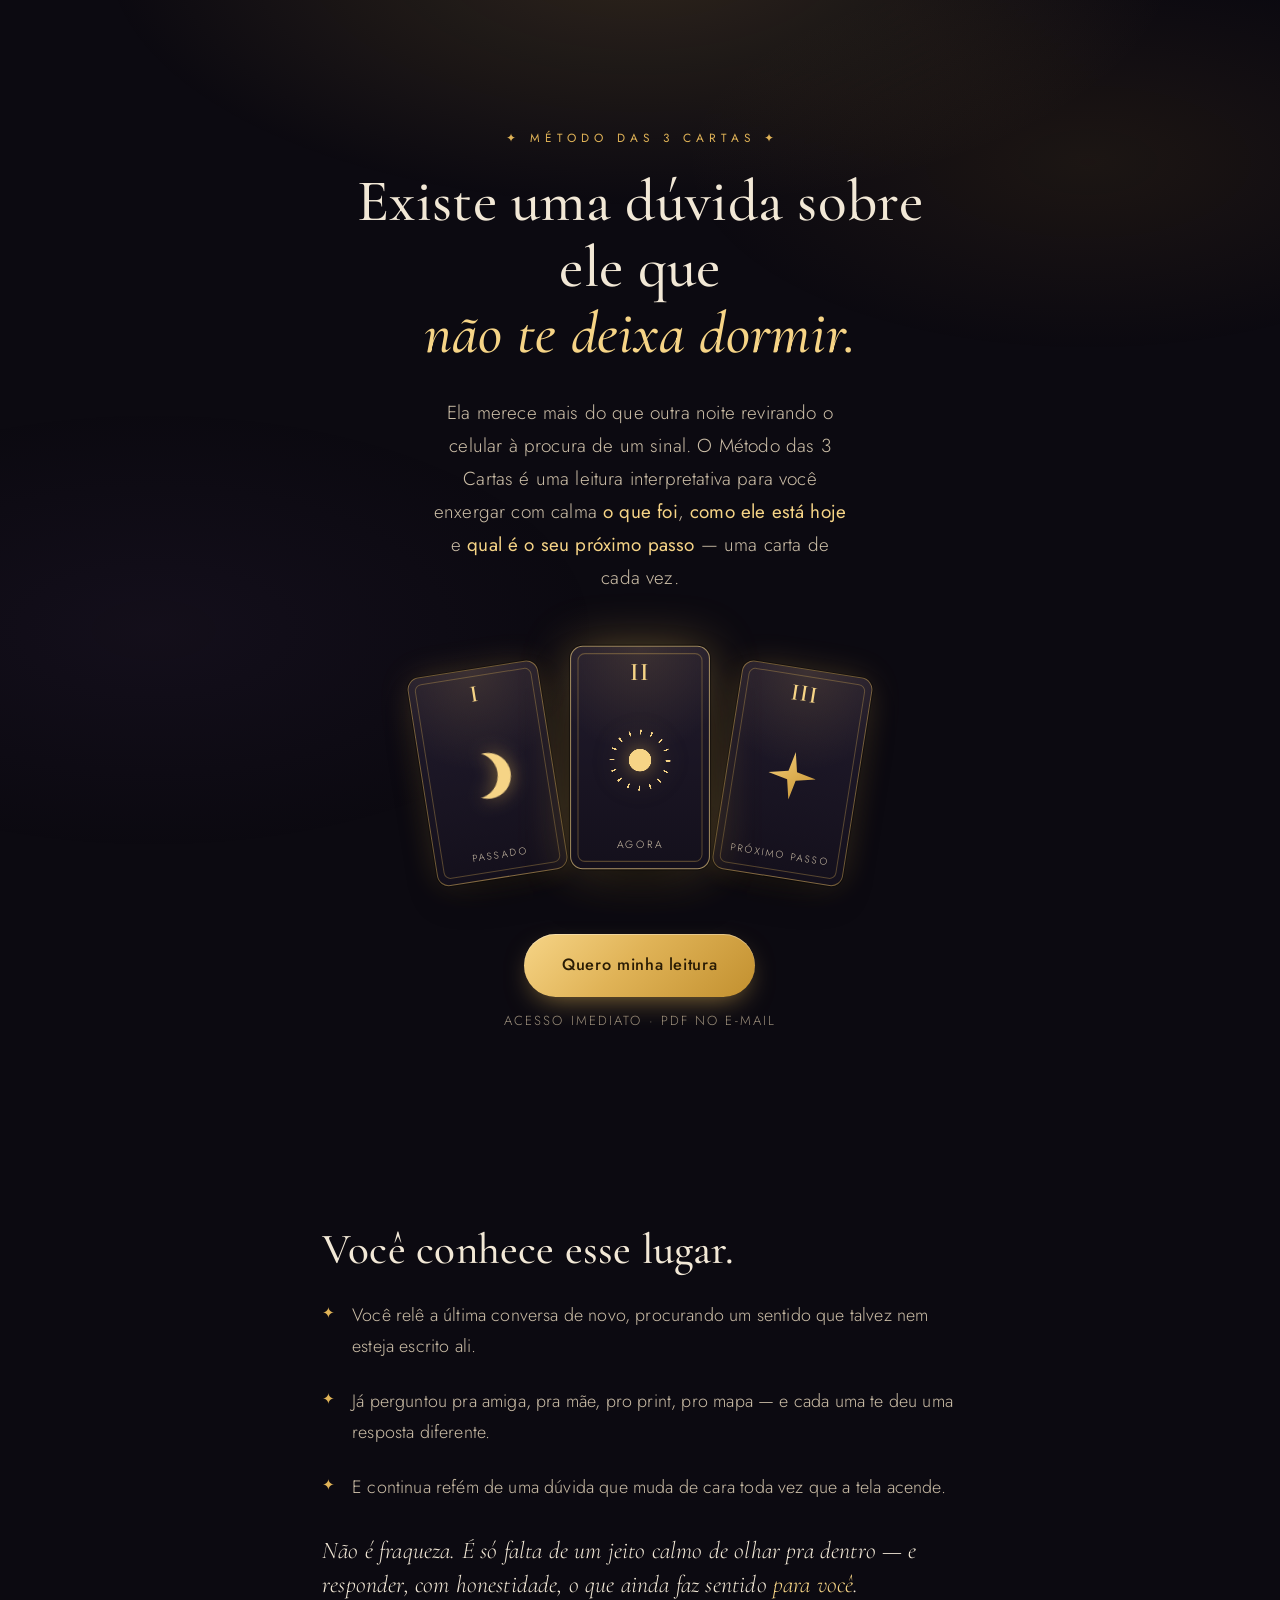
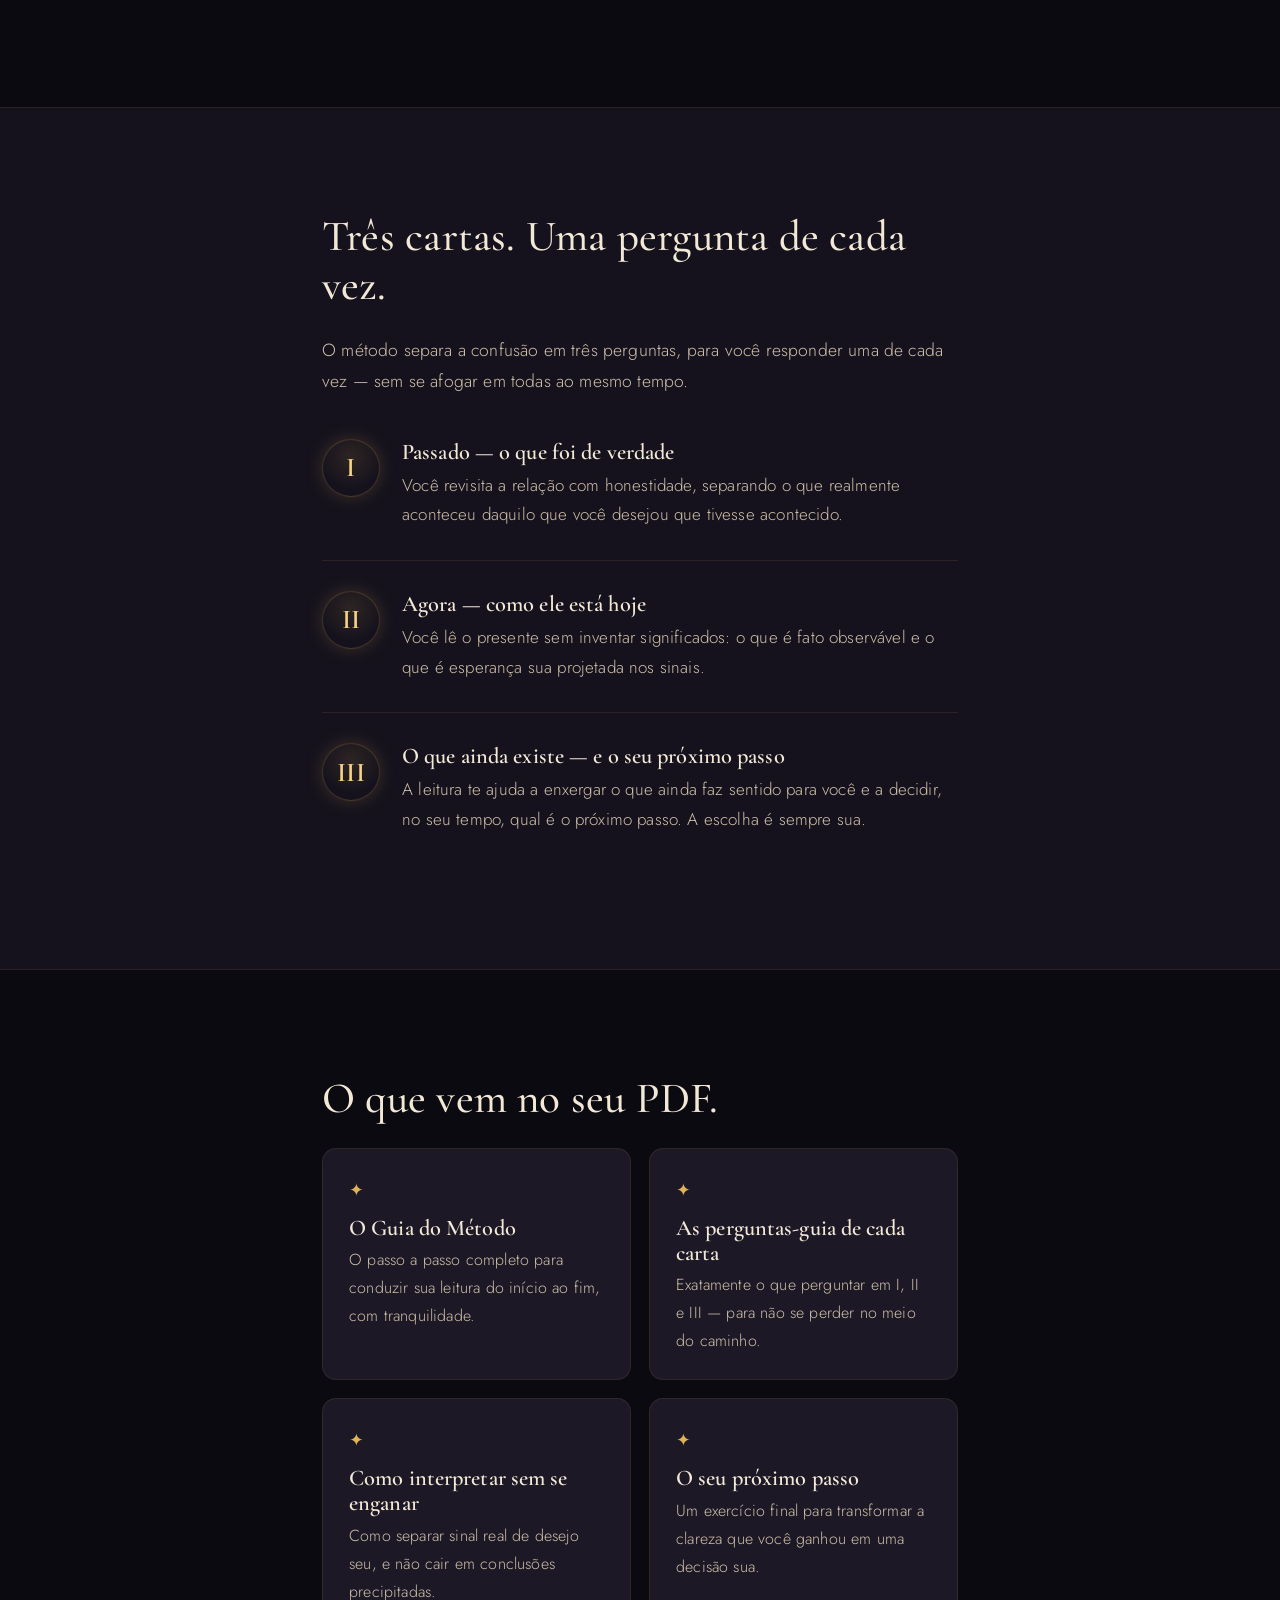
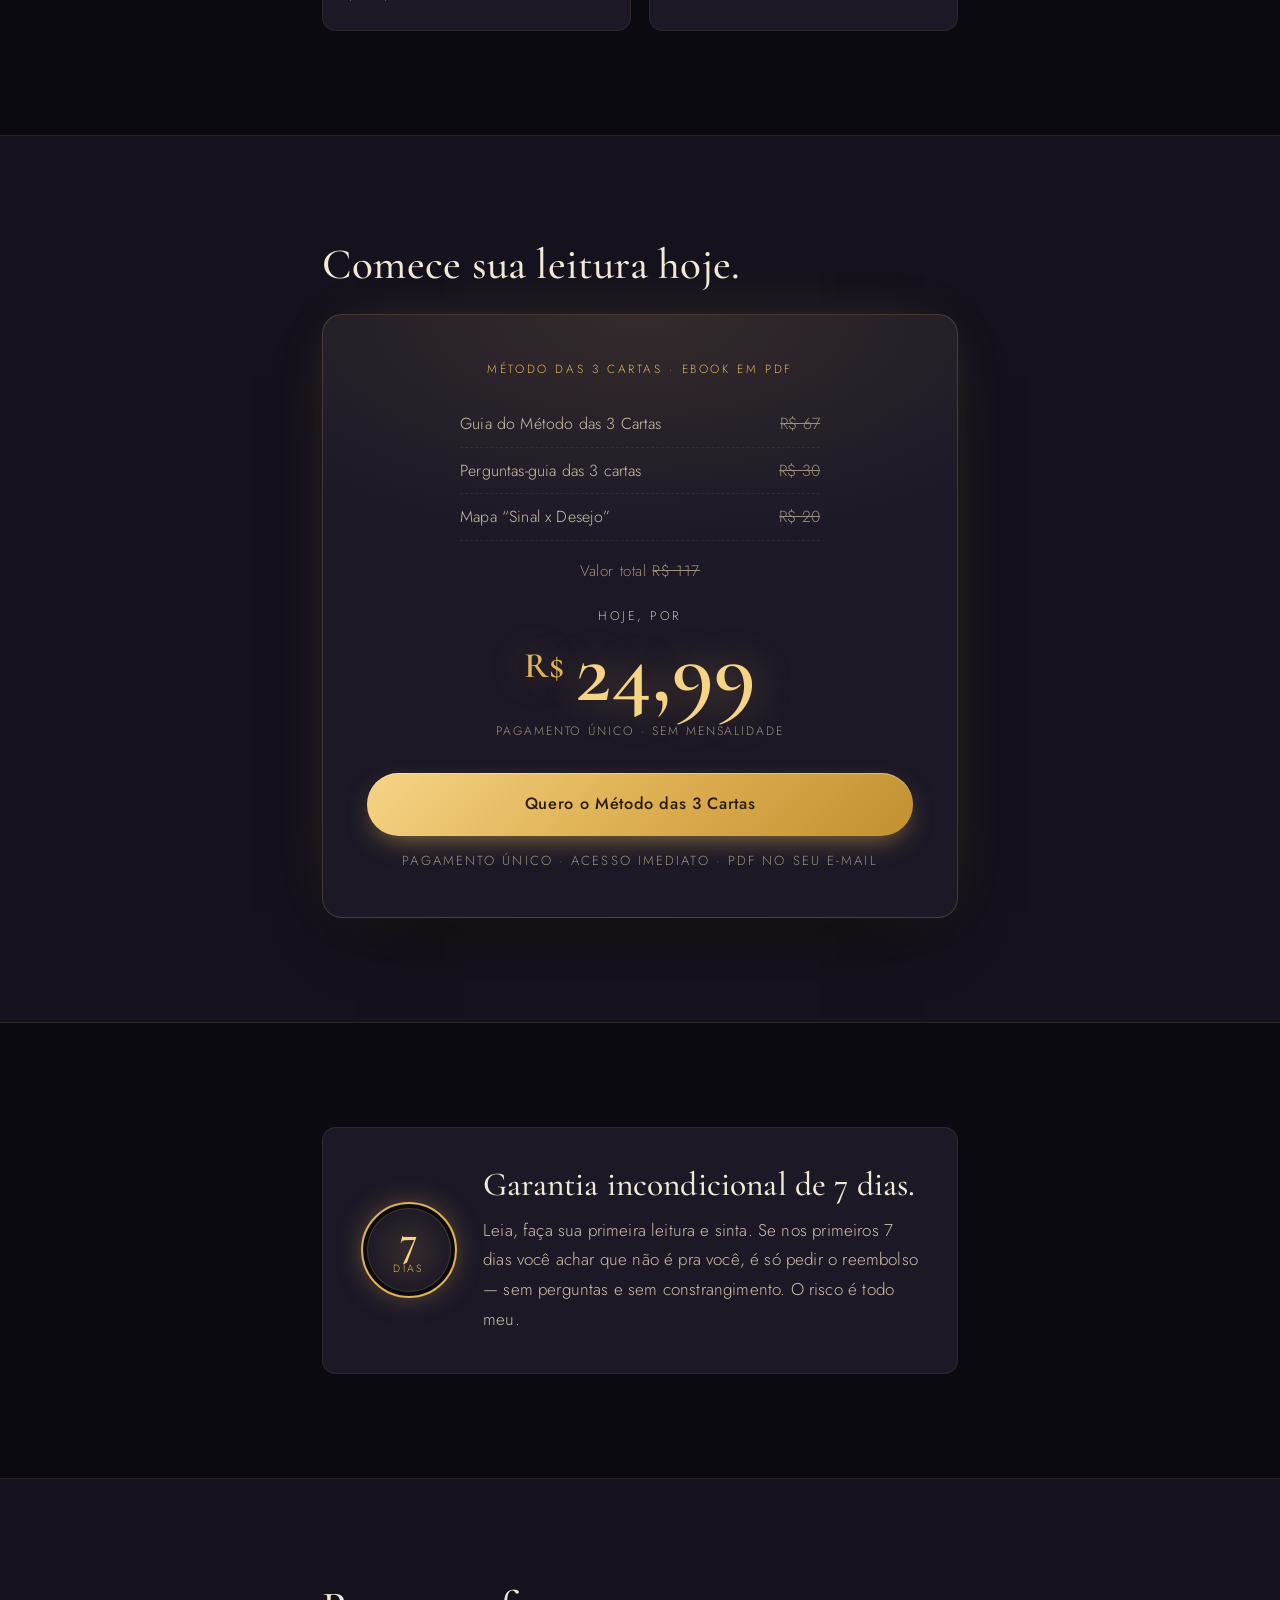
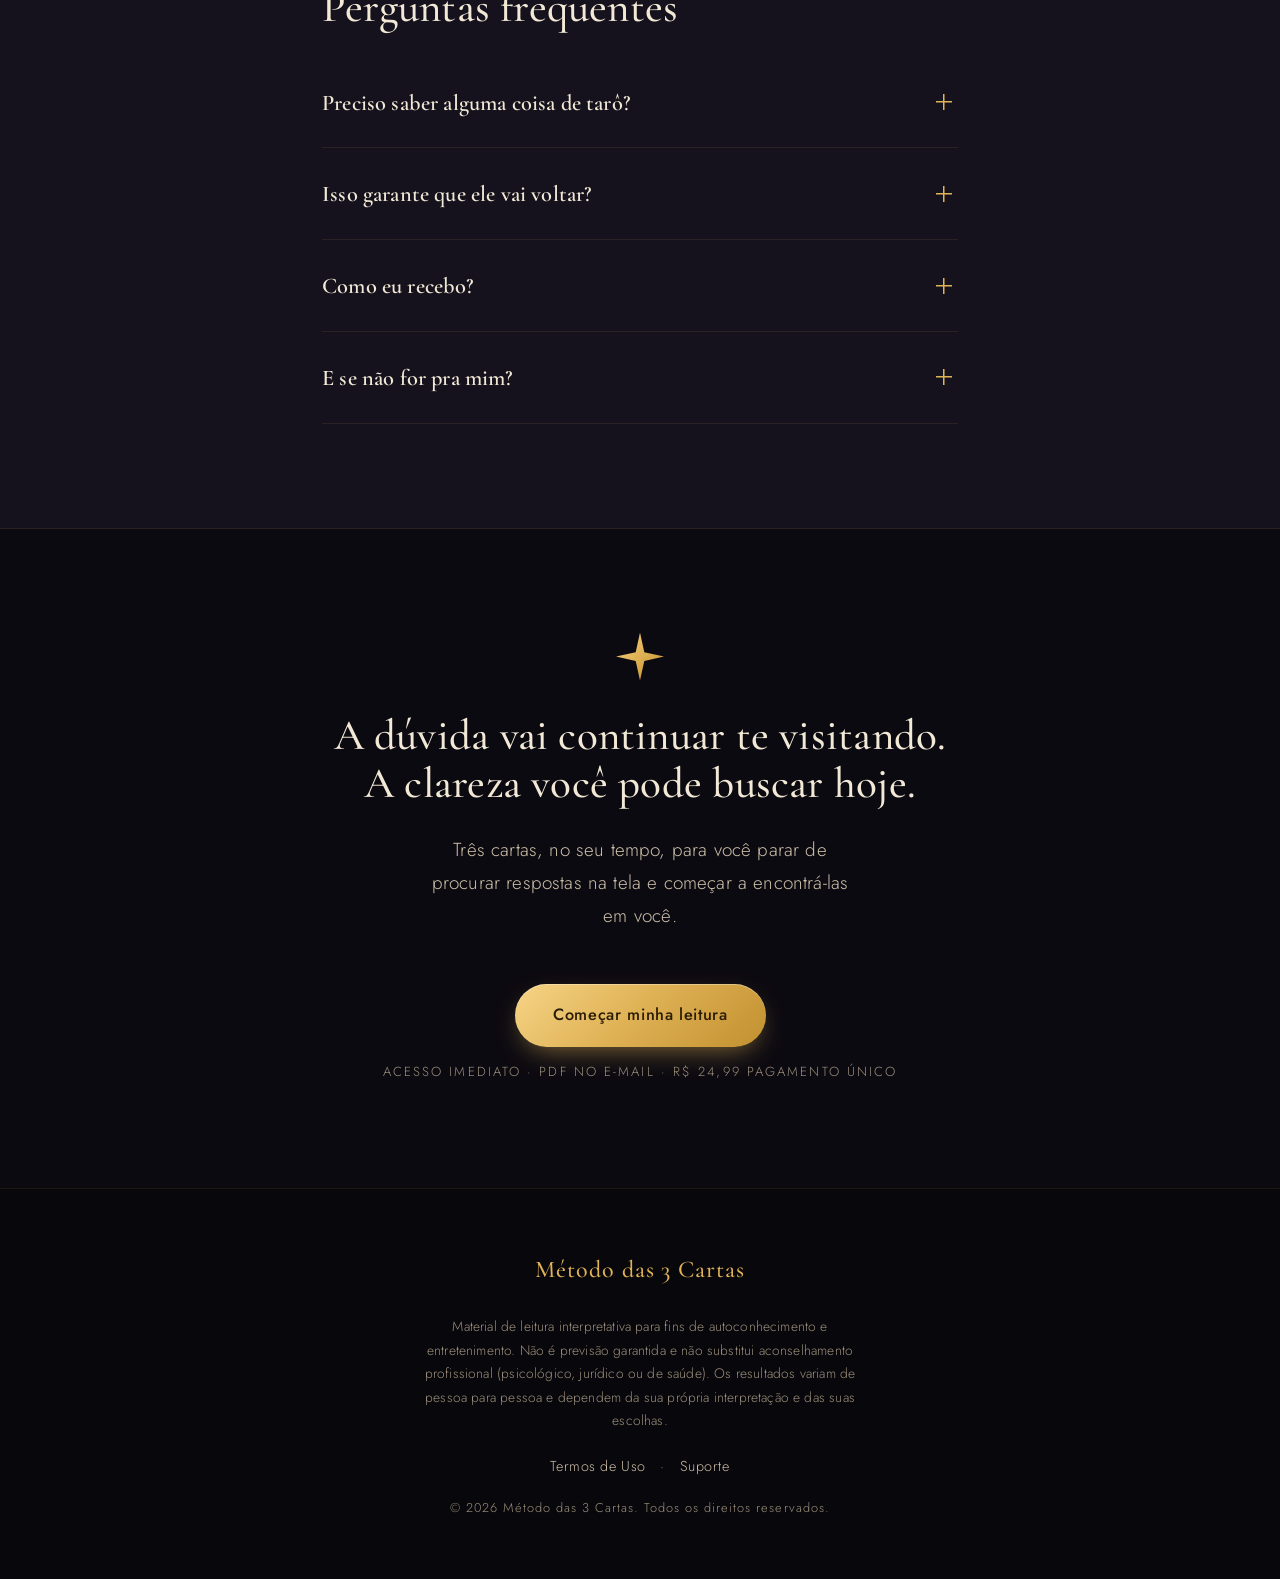
==== commit 3d68032b: "Alterar preço da oferta de R$ 37 para R$ 24,99 Atualiza o valor exibido na seção de oferta e na nota" ====
--- a/entrega-metodo-3-cartas/index.html
+++ b/entrega-metodo-3-cartas/index.html
@@ -183,11 +183,11 @@
 
           <div class="offer__price">
             <span class="offer__price-label">Hoje, por</span>
-            <span class="offer__price-value"><span class="offer__cur">R$</span>37</span>
+            <span class="offer__price-value"><span class="offer__cur">R$</span>24,99</span>
             <span class="offer__price-sub">pagamento único · sem mensalidade</span>
           </div>
 
-          <a class="btn btn--primary btn--block" href="COLE_AQUI_O_LINK_DO_CHECKOUT_KIRVANO">
+          <a class="btn btn--primary btn--block" href="https://pay.kirvano.com/e2f0f996-5f1f-4e82-bd84-cb0ad0b394e4">
             Quero o Método das 3 Cartas
           </a>
           <p class="cta-note">Pagamento único · acesso imediato · PDF no seu e-mail</p>
@@ -280,7 +280,7 @@
         </p>
         <div class="cta-block reveal">
           <a class="btn btn--primary" href="#oferta">Começar minha leitura</a>
-          <p class="cta-note">acesso imediato · PDF no e-mail · R$ 37 pagamento único</p>
+          <p class="cta-note">acesso imediato · PDF no e-mail · R$ 24,99 pagamento único</p>
         </div>
       </div>
     </section>
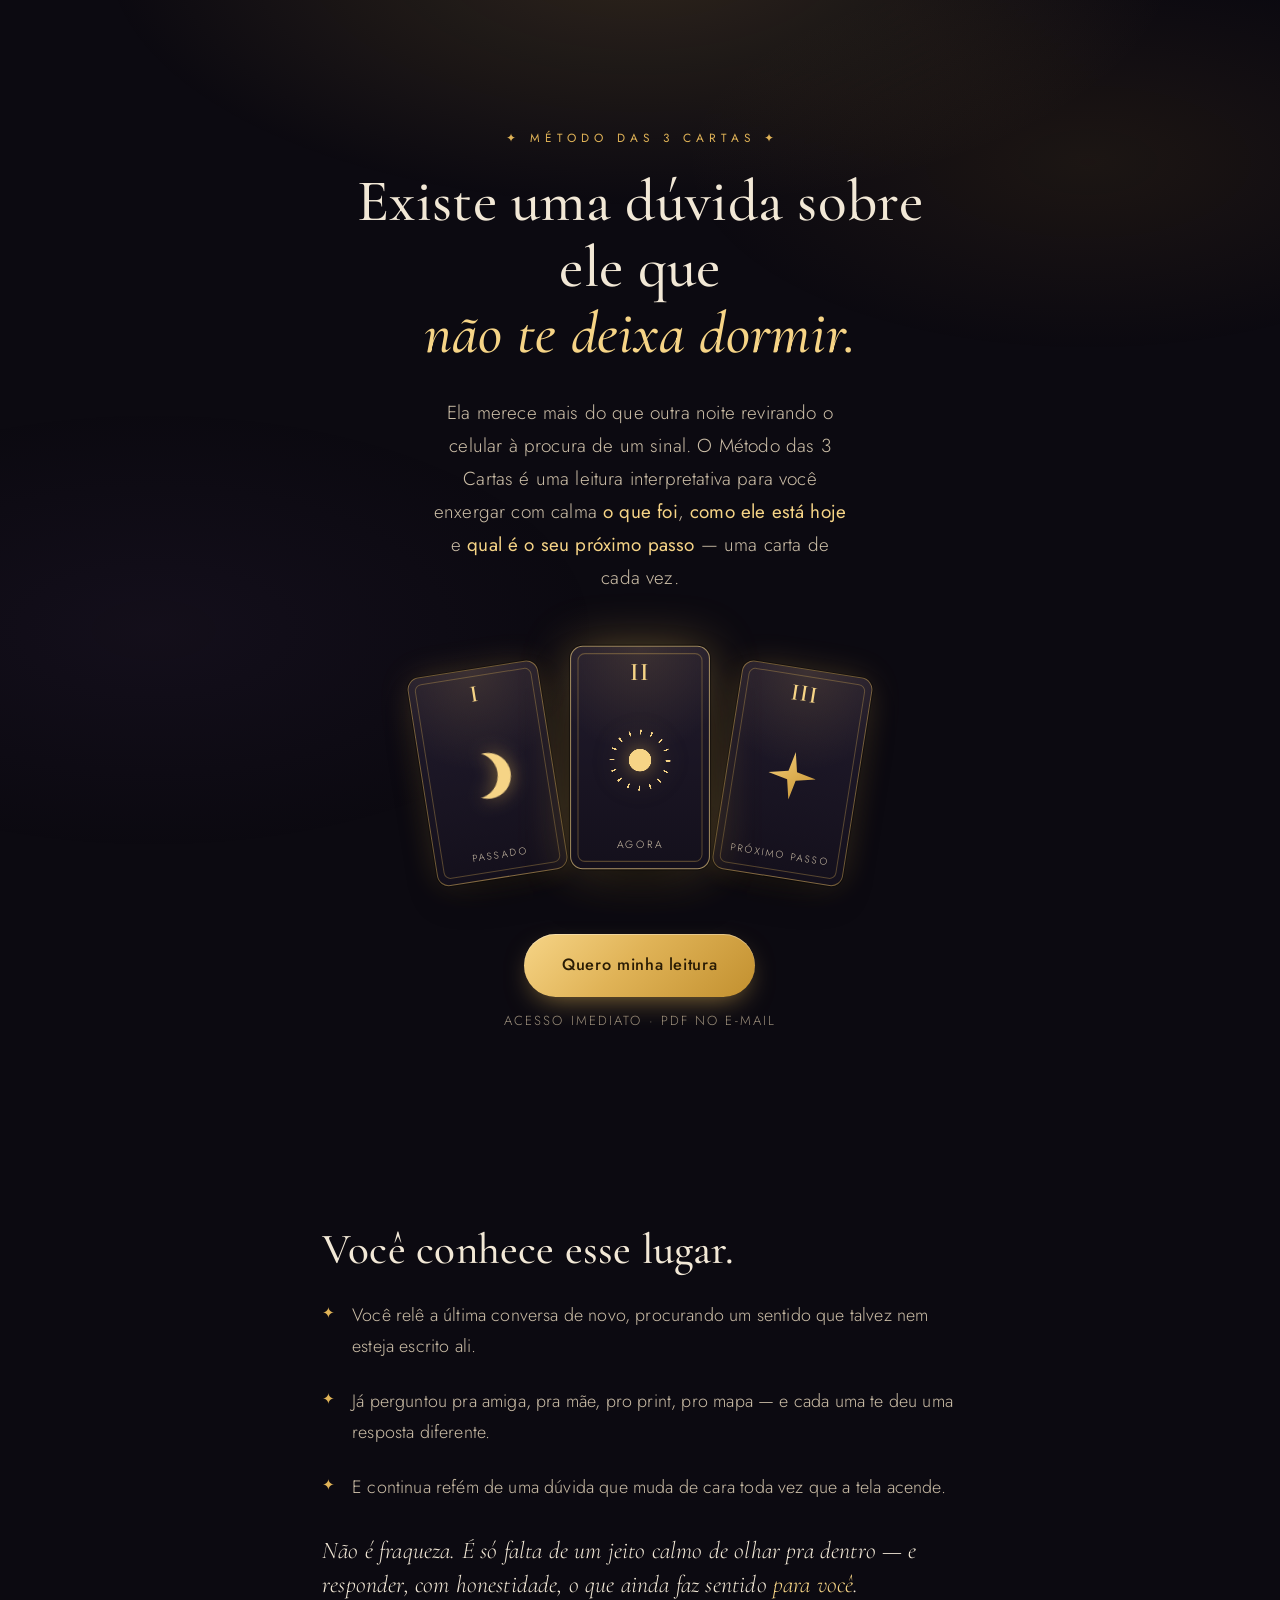
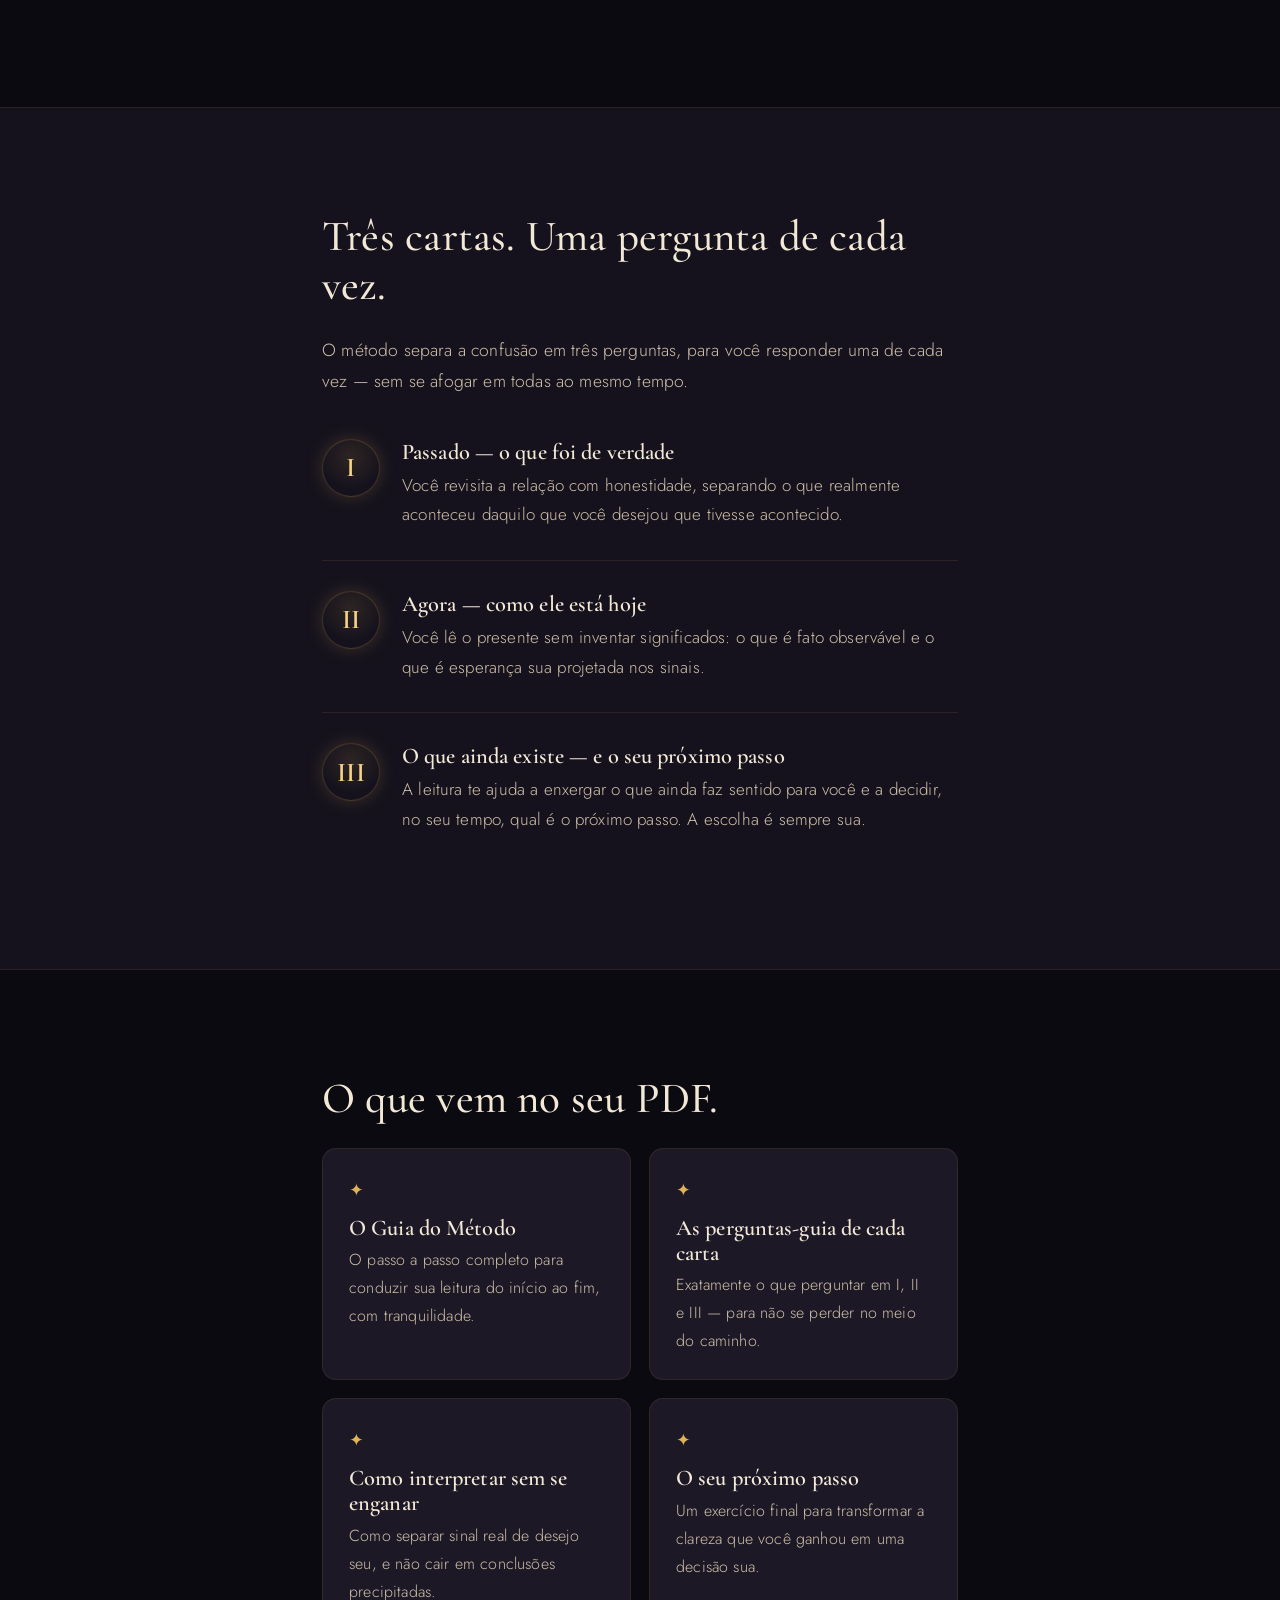
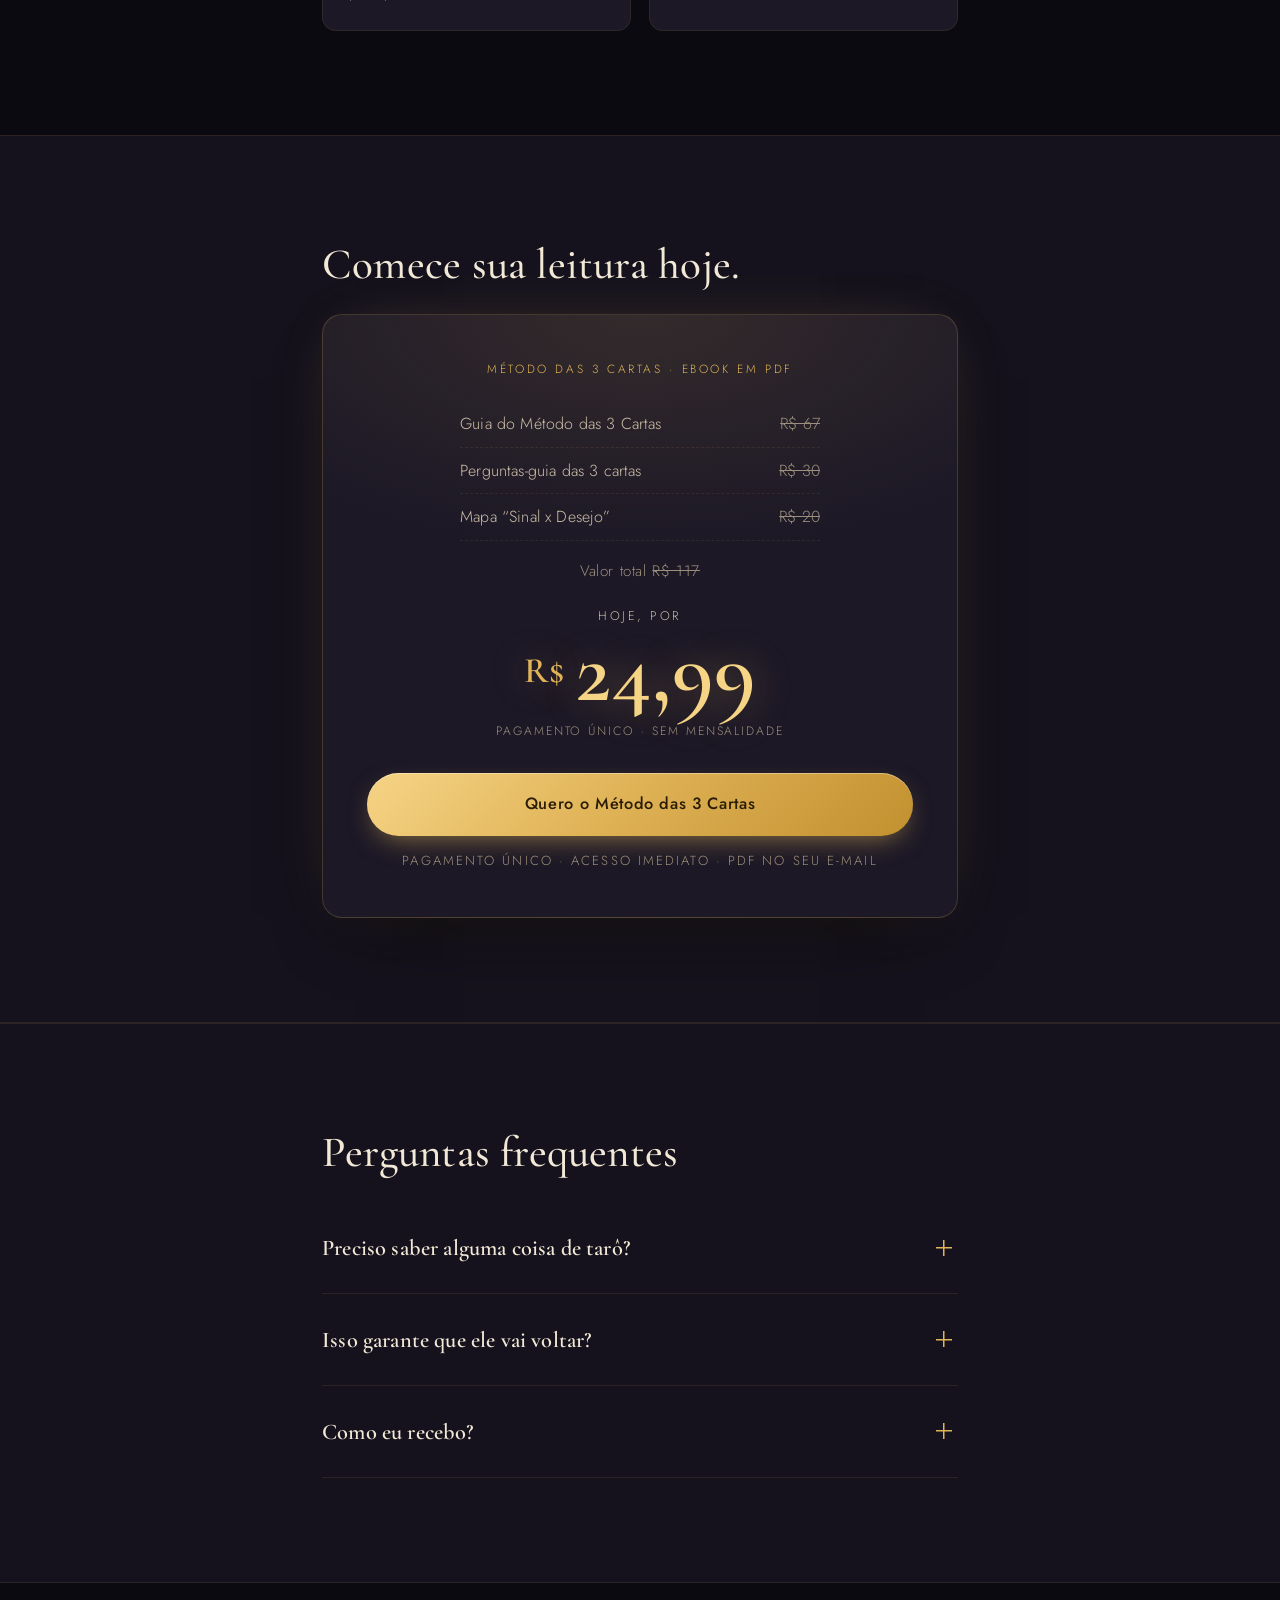
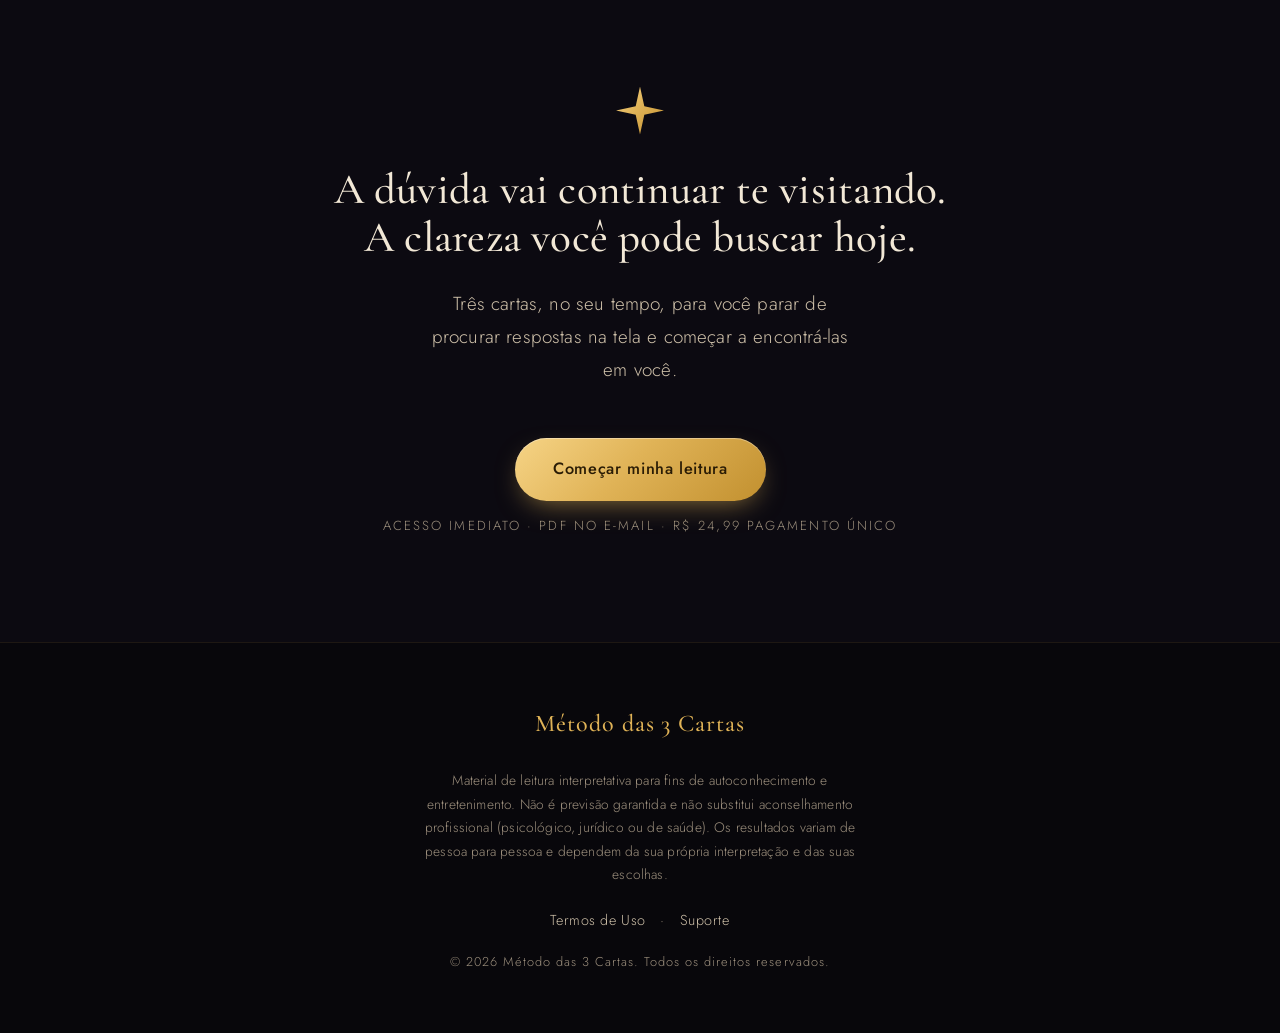
==== commit c0d2ff23: "Remover a garantia de 7 dias Remove a secao de GARANTIA e o item de FAQ que mencionavam a garantia i" ====
--- a/entrega-metodo-3-cartas/index.html
+++ b/entrega-metodo-3-cartas/index.html
@@ -195,25 +195,6 @@
       </div>
     </section>
 
-    <!-- 6. GARANTIA -->
-    <section class="section" id="garantia" aria-labelledby="garantia-titulo">
-      <div class="wrap">
-        <div class="guarantee reveal">
-          <span class="guarantee__seal" aria-hidden="true">
-            <span class="guarantee__seal-num">7</span>
-            <span class="guarantee__seal-txt">dias</span>
-          </span>
-          <div>
-            <h2 id="garantia-titulo">Garantia incondicional de 7 dias.</h2>
-            <p>
-              Leia, faça sua primeira leitura e sinta. Se nos primeiros 7 dias você achar que não é
-              pra você, é só pedir o reembolso — sem perguntas e sem constrangimento.
-              O risco é todo meu.
-            </p>
-          </div>
-        </div>
-      </div>
-    </section>
 
     <!-- 7. FAQ -->
     <section class="section section--alt" id="faq" aria-labelledby="faq-titulo">
@@ -254,15 +235,6 @@
             </div>
           </details>
 
-          <details class="faq-item reveal">
-            <summary>E se não for pra mim?</summary>
-            <div class="faq-answer">
-              <p>
-                Você tem 7 dias de garantia incondicional. Se sentir que não é o seu momento ou
-                não é o que você esperava, devolvemos o valor integral — sem burocracia.
-              </p>
-            </div>
-          </details>
         </div>
       </div>
     </section>
--- a/entrega-metodo-3-cartas/css/styles.css
+++ b/entrega-metodo-3-cartas/css/styles.css
@@ -482,13 +482,13 @@
   line-height: 0.95;
   color: var(--gold-bright);
   display: inline-flex;
-  align-items: flex-start;
+  align-items: center;
   gap: 0.12em;
   text-shadow: 0 0 38px rgba(224, 179, 87, 0.4);
 }
 .offer__cur {
   font-size: 0.4em;
-  margin-top: 0.55em;
+  margin-top: 0;
   color: var(--gold);
 }
 .offer__price-sub {
